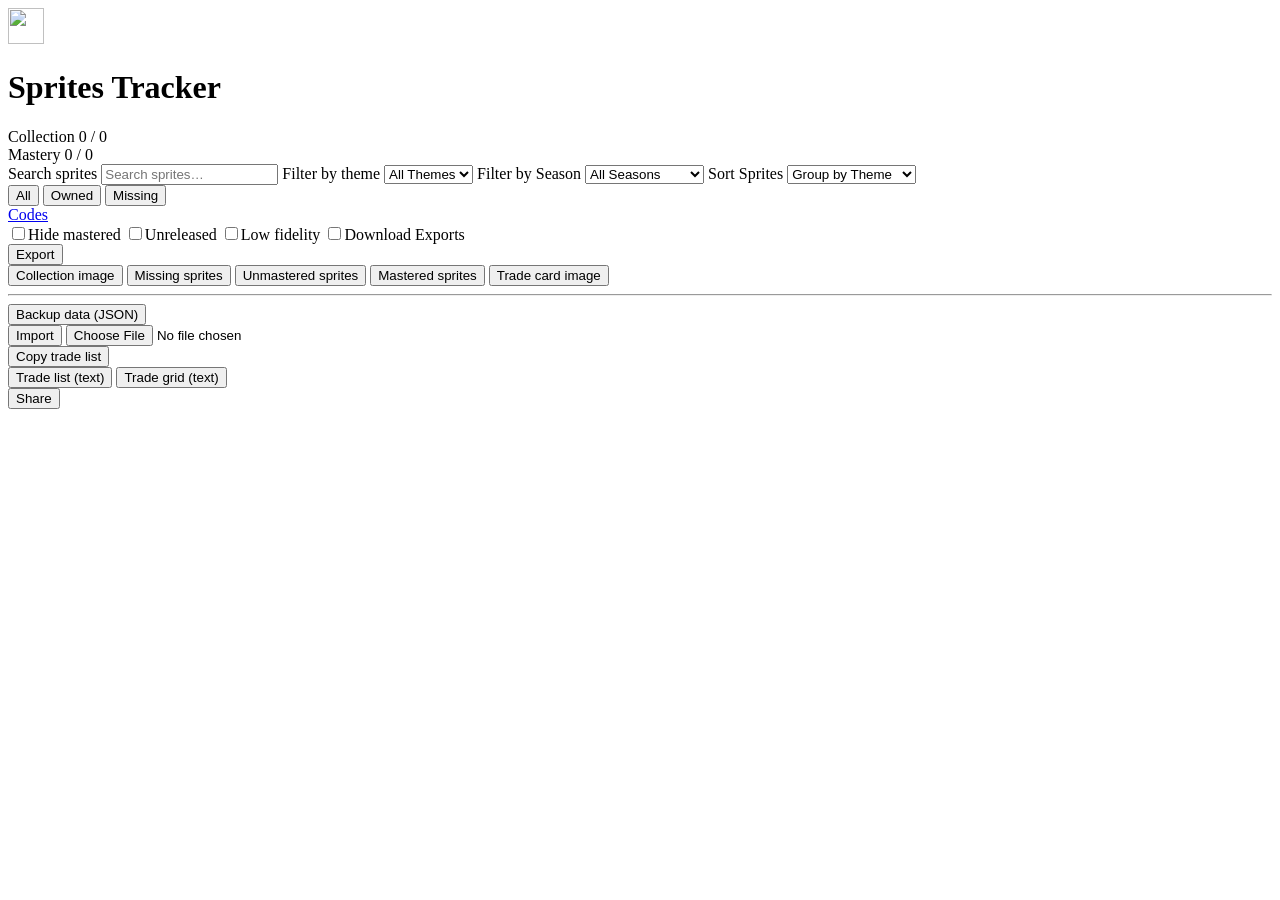
==== index.html @ 1cad47b8 "Update index.html" ====
<!DOCTYPE html>
<html lang="en">
<head>
    <meta charset="UTF-8">
    <meta name="viewport" content="width=device-width, initial-scale=1.0">
    <meta name="description" content="Track, manage, and share your Fortnite Sprites collection and mastery progress.">
    <title>Fortnite Sprites Tracker</title>
    <link rel="icon" type="image/png" href="siteimages/staticsprite.png">
    <link rel="preconnect" href="https://fonts.googleapis.com">
    <link rel="preconnect" href="https://fonts.gstatic.com" crossorigin>
    <link href="https://fonts.googleapis.com/css2?family=Oswald:wght@400;500;700&display=swap" rel="stylesheet">
    <link rel="stylesheet" href="styles.css">
    <script src="sprites-data.js" defer></script>
    <script src="codes-data.js" defer></script>
    <script type="module" src="app.js"></script>
</head>
<body>

<div class="banner" id="viewBanner" hidden>
    <span>Viewing a shared collection - showing collected sprites only.</span>
    <a href="index.html">Go to my tracker</a>
</div>

<div class="app">
    <header class="header">
        <div class="brand">
            <img src="siteimages/staticsprite.png" alt="" class="brand-icon" width="36" height="36">
            <h1>Sprites Tracker</h1>
        </div>
        <div class="progress-group">
            <div class="progress-item">
                <div class="progress-meta">
                    <span class="progress-label">Collection</span>
                    <span class="progress-value" id="collectionRatio">0 / 0</span>
                </div>
                <div class="progress-track"><div class="progress-fill" id="collectionFill"></div></div>
            </div>
            <div class="progress-item">
                <div class="progress-meta">
                    <span class="progress-label">Mastery</span>
                    <span class="progress-value" id="masteryRatio">0 / 0</span>
                </div>
                <div class="progress-track"><div class="progress-fill mastery" id="masteryFill"></div></div>
            </div>
        </div>
    </header>

    <nav class="toolbar">
        <div class="toolbar-row">
            <label class="sr-only" for="searchInput">Search sprites</label>
            <input type="search" id="searchInput" class="input" placeholder="Search sprites…" autocomplete="off" spellcheck="false">
            <label class="sr-only" for="themeFilter">Filter by theme</label>
            <select id="themeFilter" class="select">
                <option value="all">All Themes</option>
            </select>
            <label class="sr-only" for="seasonFilter">Filter by Season</label>
            <select id="seasonFilter" class="select">
                <option value="all">All Seasons</option>
                <option value="Runners">Runners - C7S3</option>
                <option value="Override">Override - C7S4</option>
            </select>
            <label class="sr-only" for="sortOrder">Sort Sprites</label>
            <select id="sortOrder" class="select">
                <option value="theme">Group by Theme</option>
                <option value="sprite">Group by Sprite</option>
                <option value="name">Alphabetical (A-Z)</option>
                <option value="rarity">Sort by Rarity</option>
            </select>
            <div class="pills" id="statusPills">
                <button type="button" class="pill active" data-status="all">All</button>
                <button type="button" class="pill" data-status="owned">Owned</button>
                <button type="button" class="pill" data-status="missing">Missing</button>
            </div>
        </div>
        <div class="toolbar-row">
            <a href="codes" class="btn btn-codes" id="codesBtn">
                Codes
                <span class="notification-dot" id="codesNotification" hidden></span>
            </a>
        </div>
        <div class="toolbar-row">
            <div class="switches">
                <label class="switch"><input type="checkbox" id="hideMastered"><span>Hide mastered</span></label>
                <label class="switch"><input type="checkbox" id="showUnreleased"><span>Unreleased</span></label>
                <label class="switch"><input type="checkbox" id="lowFidelity"><span>Low fidelity</span></label>
                <label class="switch" id="exportModeSwitch"><input type="checkbox" id="openExports"><span>Download Exports</span></label>
            </div>
            <div class="actions">
                <div class="dropdown" id="exportDropdown">
                    <button type="button" class="btn" id="exportToggle" aria-haspopup="true" aria-expanded="false">Export</button>
                    <div class="dropdown-menu" aria-label="Export options">
                        <button type="button" data-export="collected"><span class="dot dot-collected"></span>Collection image</button>
                        <button type="button" data-export="missing"><span class="dot dot-missing"></span>Missing sprites</button>
                        <button type="button" data-export="unmastered"><span class="dot dot-unmastered"></span>Unmastered sprites</button>
                        <button type="button" data-export="mastered"><span class="dot dot-mastered"></span>Mastered sprites</button>
                        <button type="button" data-export="trade"><span class="dot dot-trade"></span>Trade card image</button>
                        <hr class="dropdown-divider">
                        <button type="button" id="exportBackupBtn"><span class="dot dot-backup"></span>Backup data (JSON)</button>
                    </div>
                </div>
                <button type="button" class="btn" id="importBtn">Import</button>
                <input type="file" id="importInput" class="file-input" accept=".json">
                <div class="dropdown" id="copyDropdown">
                    <button type="button" class="btn" id="copyToggle" aria-haspopup="true" aria-expanded="false">Copy trade list</button>
                    <div class="dropdown-menu" aria-label="Copy options">
                        <button type="button" id="copyTradeTextBtn"><span class="dot dot-text"></span>Trade list (text)</button>
                        <button type="button" id="copyTradeGridBtn"><span class="dot dot-backup"></span>Trade grid (text)</button>
                    </div>
                </div>
                <button type="button" class="btn btn-accent" id="shareBtn">Share</button>
            </div>
        </div>
    </nav>

    <main class="grid" id="spriteGrid" aria-label="Sprites collection"></main>
</div>

</body>
</html>
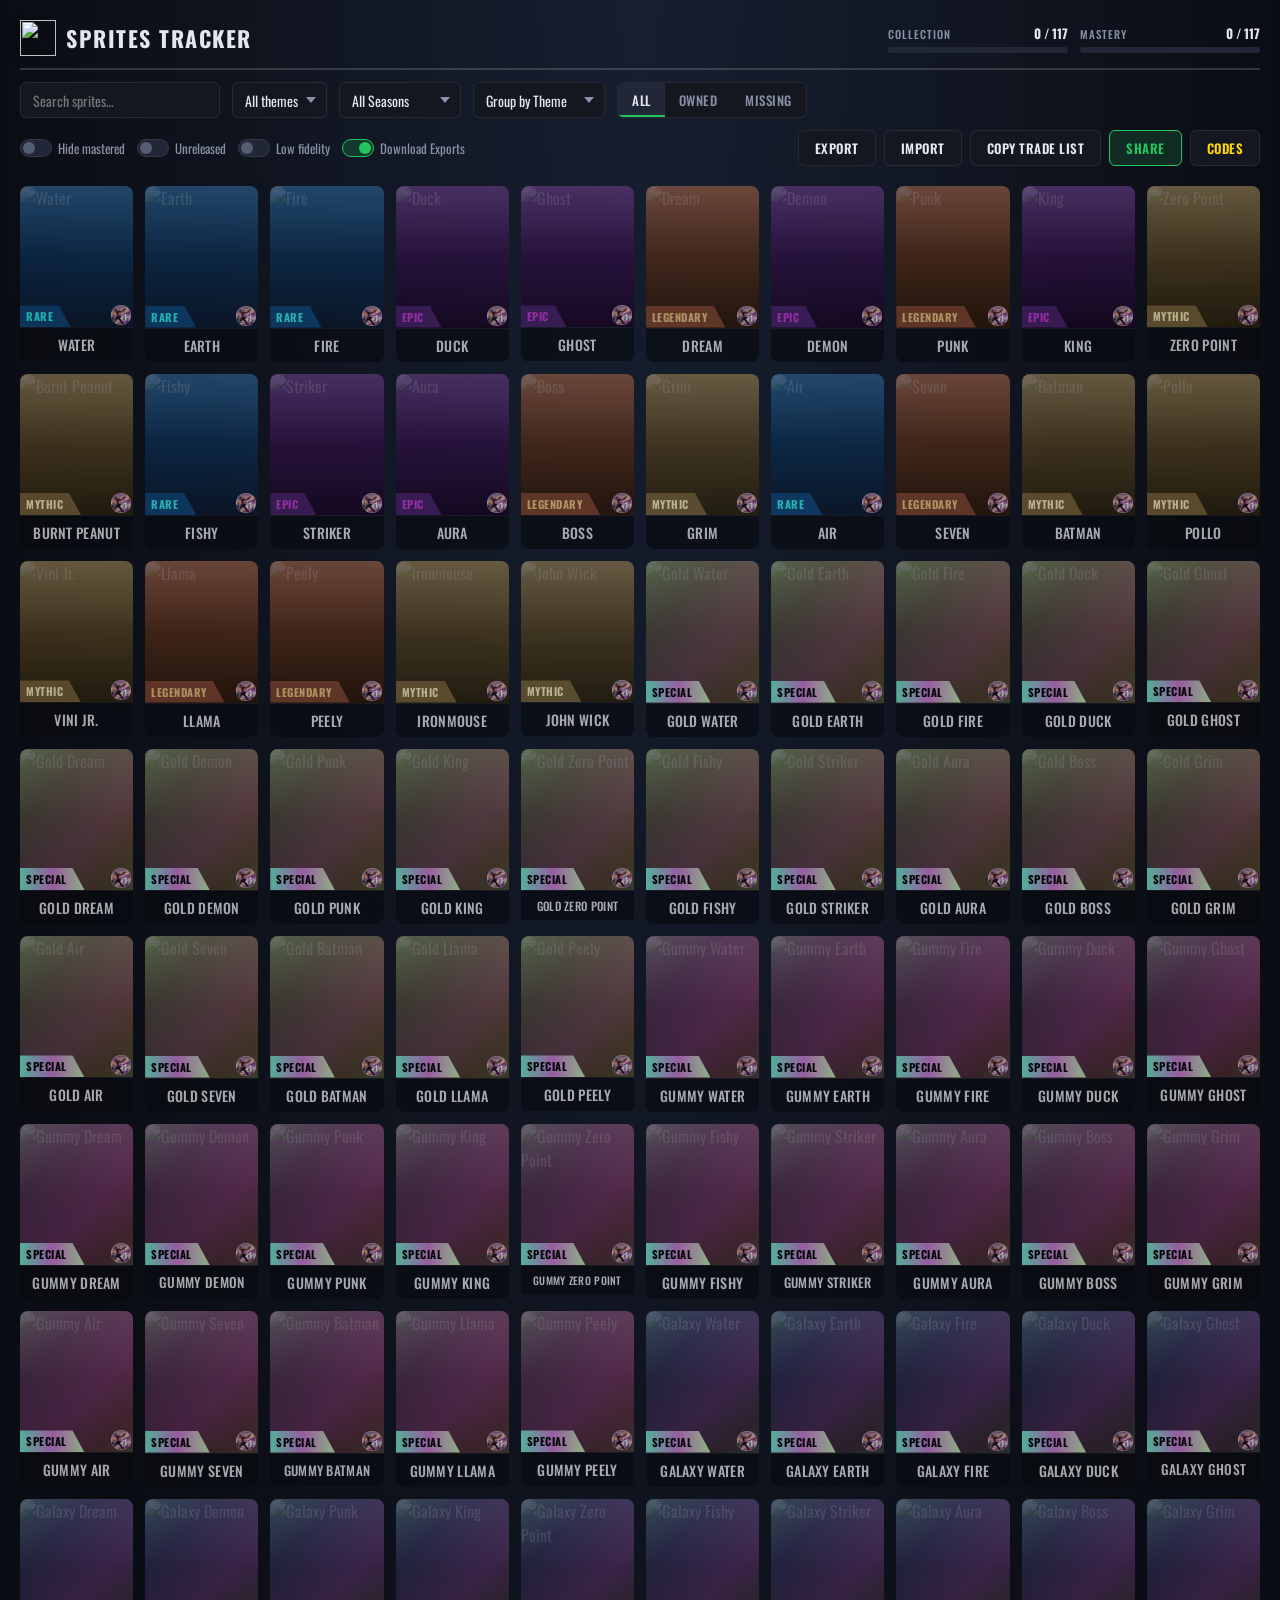
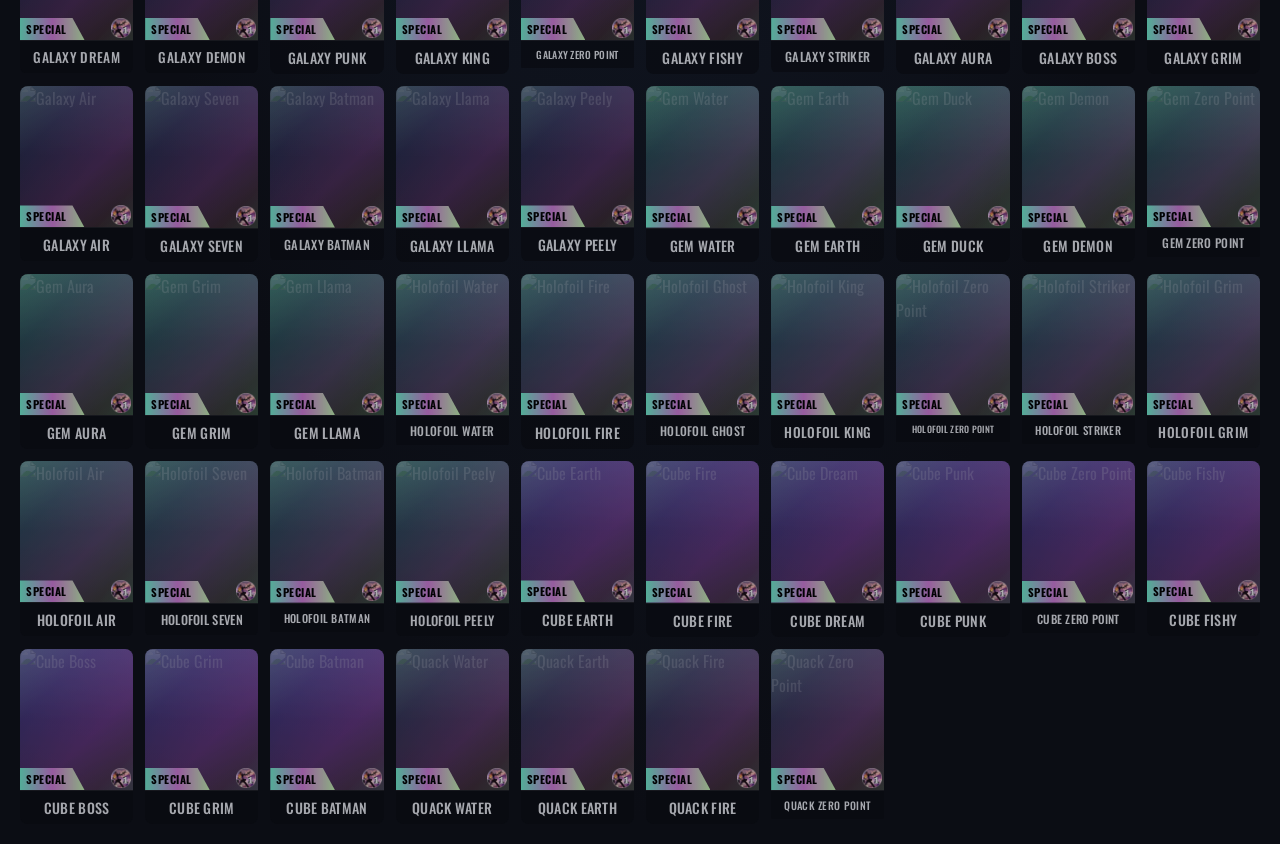
==== commit 8b4febbf: "Update index.html" ====
--- a/index.html
+++ b/index.html
@@ -73,12 +73,6 @@
             </div>
         </div>
         <div class="toolbar-row">
-            <a href="codes" class="btn btn-codes" id="codesBtn">
-                Codes
-                <span class="notification-dot" id="codesNotification" hidden></span>
-            </a>
-        </div>
-        <div class="toolbar-row">
             <div class="switches">
                 <label class="switch"><input type="checkbox" id="hideMastered"><span>Hide mastered</span></label>
                 <label class="switch"><input type="checkbox" id="showUnreleased"><span>Unreleased</span></label>
@@ -108,6 +102,7 @@
                     </div>
                 </div>
                 <button type="button" class="btn btn-accent" id="shareBtn">Share</button>
+                <a href="codes" class="btn btn-codes" id="codesBtn">Codes<span class="notification-dot" id="codesNotification" hidden></span></a>
             </div>
         </div>
     </nav>
--- a/styles.css
+++ b/styles.css
@@ -0,0 +1,944 @@
+[hidden] {
+    display: none !important;
+}
+
+/* ===================================================
+   Design Tokens
+   =================================================== */
+
+:root {
+    --bg: #0b0d14;
+    --surface: #141720;
+    --surface-raised: #1a1e2a;
+    --surface-overlay: #222738;
+
+    --border: rgba(255, 255, 255, 0.08);
+    --border-hover: rgba(255, 255, 255, 0.16);
+    --border-focus: rgba(0, 180, 255, 0.5);
+
+    --text: #e4e7ef;
+    --text-soft: #8891a5;
+    --text-muted: #555d72;
+
+    --collected: #22c55e;
+    --mastered: #ffd700;
+    --missing: #ef4444;
+    --unmastered: #00d4ff;
+    --unreleased-color: #ef4444;
+
+    --rare: #004A8E;
+    --rare-deep: #081a35;
+    --rare-text: #00FFFB;
+    --epic: #511D7F;
+    --epic-deep: #1e052c;
+    --epic-text: #ED2BFF;
+    --legendary: #8E4122;
+    --legendary-deep: #301702;
+    --legendary-text: #FBC568;
+    --mythic: #80622A;
+    --mythic-deep: #2e2107;
+    --mythic-text: #FFF1A9;
+
+    --gap: 12px;
+    --gap-lg: 20px;
+    --radius: 8px;
+    --radius-sm: 6px;
+    --radius-pill: 999px;
+    --ease: 150ms ease;
+    --ease-slow: 300ms ease;
+}
+
+/* ===================================================
+   Reset & Base
+   =================================================== */
+
+*, *::before, *::after { box-sizing: border-box; margin: 0; padding: 0; }
+
+body {
+    min-height: 100vh;
+    background: radial-gradient(ellipse at 50% 0%, #161f30 0%, var(--bg) 70%);
+    color: var(--text);
+    font-family: 'Oswald', system-ui, sans-serif;
+    font-weight: 400;
+    -webkit-font-smoothing: antialiased;
+    text-rendering: optimizeLegibility;
+}
+
+img { display: block; max-width: 100%; }
+button { font: inherit; cursor: pointer; border: none; background: none; color: inherit; touch-action: manipulation; }
+input, select { font: inherit; color: inherit; }
+a { color: var(--mastered); }
+
+.sr-only {
+    position: absolute;
+    width: 1px;
+    height: 1px;
+    padding: 0;
+    margin: -1px;
+    overflow: hidden;
+    clip: rect(0, 0, 0, 0);
+    white-space: nowrap;
+    border: 0;
+}
+
+.file-input { display: none; }
+
+.btn:focus-visible,
+.pill:focus-visible,
+.switch input:focus-visible,
+.dropdown-menu button:focus-visible,
+.card:focus-visible,
+.card-crown:focus-visible {
+    outline: 2px solid var(--border-focus);
+    outline-offset: 2px;
+}
+
+/* ===================================================
+   App Shell
+   =================================================== */
+
+.app {
+    max-width: 1400px;
+    margin: 0 auto;
+    padding: var(--gap-lg);
+}
+
+/* ===================================================
+   View-Mode Banner
+   =================================================== */
+
+.banner {
+    background: var(--surface);
+    border-bottom: 2px solid var(--unmastered);
+    padding: 10px var(--gap-lg);
+    text-align: center;
+    font-size: 14px;
+    font-weight: 500;
+    display: flex;
+    justify-content: center;
+    align-items: center;
+    gap: 12px;
+    flex-wrap: wrap;
+}
+
+.banner a { font-weight: 700; text-decoration: none; }
+.banner a:hover { text-decoration: underline; }
+
+/* ===================================================
+   Header
+   =================================================== */
+
+.header {
+    display: flex;
+    align-items: center;
+    justify-content: space-between;
+    gap: var(--gap-lg);
+    padding-bottom: var(--gap);
+    border-bottom: 2px solid var(--border-hover);
+    margin-bottom: var(--gap);
+    flex-wrap: wrap;
+}
+
+.brand {
+    display: flex;
+    align-items: center;
+    gap: 10px;
+    flex-shrink: 0;
+}
+
+.brand-icon {
+    width: 36px;
+    height: 36px;
+    object-fit: contain;
+    filter: drop-shadow(0 2px 4px rgba(0, 0, 0, 0.5));
+}
+
+.brand h1 {
+    font-size: 22px;
+    font-weight: 700;
+    text-transform: uppercase;
+    letter-spacing: 1.5px;
+    white-space: nowrap;
+}
+
+.progress-group {
+    display: flex;
+    gap: var(--gap);
+    flex-wrap: wrap;
+    min-width: 0;
+}
+
+.progress-item {
+    min-width: 180px;
+    flex: 1;
+}
+
+.progress-meta {
+    display: flex;
+    justify-content: space-between;
+    align-items: baseline;
+    margin-bottom: 4px;
+}
+
+.progress-label {
+    font-size: 11px;
+    font-weight: 500;
+    text-transform: uppercase;
+    letter-spacing: 1px;
+    color: var(--text-soft);
+}
+
+.progress-value {
+    font-size: 13px;
+    font-weight: 700;
+    font-variant-numeric: tabular-nums;
+}
+
+.progress-track {
+    height: 6px;
+    background: var(--surface-overlay);
+    border-radius: var(--radius-pill);
+    overflow: hidden;
+}
+
+.progress-fill {
+    height: 100%;
+    width: 0%;
+    background: var(--collected);
+    border-radius: var(--radius-pill);
+    transition: width var(--ease-slow);
+}
+
+.progress-fill.mastery {
+    background: linear-gradient(90deg, #e6b800, var(--mastered));
+}
+
+/* ===================================================
+   Toolbar
+   =================================================== */
+
+.toolbar {
+    display: flex;
+    flex-direction: column;
+    gap: var(--gap);
+    margin-bottom: var(--gap-lg);
+}
+
+.toolbar-row {
+    display: flex;
+    align-items: center;
+    gap: var(--gap);
+    flex-wrap: wrap;
+    min-width: 0;
+}
+
+/* ── Input & Select ── */
+
+.input, .select {
+    height: 36px;
+    padding: 0 12px;
+    background: var(--surface);
+    border: 1px solid var(--border);
+    border-radius: var(--radius-sm);
+    font-size: 14px;
+    transition: border-color var(--ease);
+}
+
+.input:focus, .select:focus {
+    outline: none;
+    border-color: var(--border-focus);
+}
+
+.input { width: 200px; }
+
+.select {
+    appearance: none;
+    background-image: url("data:image/svg+xml,%3Csvg xmlns='http://www.w3.org/2000/svg' width='10' height='6'%3E%3Cpath fill='%238891a5' d='M0 0l5 6 5-6z'/%3E%3C/svg%3E");
+    background-repeat: no-repeat;
+    background-position: right 10px center;
+    padding-right: 28px;
+    cursor: pointer;
+}
+
+/* ── Status Pills ── */
+
+.pills {
+    display: flex;
+    background: var(--surface);
+    border-radius: var(--radius-sm);
+    border: 1px solid var(--border);
+    overflow: hidden;
+    min-width: 0;
+}
+
+.pill {
+    min-width: 0;
+    padding: 7px 14px;
+    font-size: 13px;
+    font-weight: 500;
+    text-transform: uppercase;
+    letter-spacing: 0.5px;
+    transition: background var(--ease), color var(--ease);
+    color: var(--text-soft);
+    overflow: hidden;
+    text-overflow: ellipsis;
+}
+
+.pill:hover { background: var(--surface-overlay); color: var(--text); }
+
+.pill.active {
+    background: var(--surface-overlay);
+    color: var(--text);
+    box-shadow: inset 0 -2px 0 var(--collected);
+}
+
+/* ── Toggle Switches ── */
+
+.switches {
+    display: flex;
+    align-items: center;
+    gap: var(--gap);
+    flex-wrap: wrap;
+}
+
+.switch {
+    display: flex;
+    align-items: center;
+    gap: 6px;
+    min-width: 0;
+    cursor: pointer;
+    user-select: none;
+    font-size: 13px;
+    color: var(--text-soft);
+    transition: color var(--ease);
+}
+
+.switch:hover { color: var(--text); }
+
+.switch span { min-width: 0; }
+
+.switch input {
+    appearance: none;
+    width: 32px;
+    height: 18px;
+    background: var(--surface-overlay);
+    border: 1px solid var(--border);
+    border-radius: var(--radius-pill);
+    position: relative;
+    cursor: pointer;
+    transition: background var(--ease), border-color var(--ease);
+    flex-shrink: 0;
+}
+
+.switch input::after {
+    content: '';
+    position: absolute;
+    width: 12px;
+    height: 12px;
+    border-radius: 50%;
+    background: var(--text-muted);
+    top: 2px;
+    left: 2px;
+    transition: transform var(--ease), background var(--ease);
+}
+
+.switch input:checked {
+    background: rgba(34, 197, 94, 0.2);
+    border-color: var(--collected);
+}
+
+.switch input:checked::after {
+    transform: translateX(14px);
+    background: var(--collected);
+}
+
+/* ── Buttons ── */
+
+.actions {
+    display: flex;
+    flex-wrap: wrap;
+    gap: 8px;
+    margin-left: auto;
+}
+
+.btn {
+    display: inline-flex;
+    align-items: center;
+    justify-content: center;
+    min-height: 36px;
+    padding: 0 16px;
+    font-size: 13px;
+    font-weight: 600;
+    text-transform: uppercase;
+    letter-spacing: 0.5px;
+    line-height: 1.15;
+    text-align: center;
+    white-space: nowrap;
+    border-radius: var(--radius-sm);
+    background: var(--surface);
+    border: 1px solid var(--border);
+    transition: background var(--ease), border-color var(--ease);
+}
+
+.btn:hover { background: var(--surface-overlay); border-color: var(--border-hover); }
+
+.btn-accent {
+    background: rgba(34, 197, 94, 0.15);
+    border-color: var(--collected);
+    color: var(--collected);
+}
+
+.btn-accent:hover {
+    background: rgba(34, 197, 94, 0.25);
+}
+
+/* ── Export Dropdown ── */
+
+.dropdown { position: relative; }
+
+.dropdown-menu {
+    position: absolute;
+    top: calc(100% + 6px);
+    right: 0;
+    min-width: 200px;
+    background: var(--surface-raised);
+    border: 1px solid var(--border-hover);
+    border-radius: var(--radius);
+    padding: 4px;
+    opacity: 0;
+    visibility: hidden;
+    transform: translateY(-8px);
+    transition: all var(--ease);
+    z-index: 100;
+    box-shadow: 0 12px 32px rgba(0, 0, 0, 0.4);
+}
+
+.dropdown.open .dropdown-menu {
+    opacity: 1;
+    visibility: visible;
+    transform: translateY(0);
+}
+
+.dropdown-menu button {
+    display: flex;
+    align-items: center;
+    gap: 8px;
+    width: 100%;
+    padding: 8px 12px;
+    font-size: 13px;
+    border-radius: var(--radius-sm);
+    transition: background var(--ease);
+}
+
+.dropdown-menu button:hover { background: var(--surface-overlay); }
+
+.dropdown-divider {
+    border: none;
+    border-top: 1px solid var(--border);
+    margin: 4px 0;
+}
+
+.dot {
+    width: 8px;
+    height: 8px;
+    border-radius: 50%;
+    flex-shrink: 0;
+}
+
+.dot-collected { background: var(--collected); }
+.dot-missing { background: var(--missing); }
+.dot-unmastered { background: var(--unmastered); }
+.dot-mastered { background: var(--mastered); }
+.dot-trade { background: linear-gradient(135deg, var(--mastered), var(--collected)); }
+.dot-backup { background: #555; }
+.dot-text { background: var(--text-soft); }
+
+/* ===================================================
+   Sprite Grid
+   =================================================== */
+
+.grid {
+    display: grid;
+    grid-template-columns: repeat(auto-fill, minmax(110px, 1fr));
+    gap: var(--gap);
+}
+
+/* ===================================================
+   Sprite Cards
+   =================================================== */
+
+.card {
+    position: relative;
+    border-radius: var(--radius);
+    overflow: hidden;
+    cursor: pointer;
+    opacity: 0.8;
+    filter: brightness(0.9) saturate(0.75);
+    transition: opacity var(--ease), filter var(--ease), transform var(--ease), box-shadow var(--ease);
+}
+
+.card:hover {
+    opacity: 0.7;
+    filter: brightness(0.85) saturate(0.7);
+    transform: translateY(-2px);
+}
+
+.card.obtained {
+    opacity: 1;
+    filter: none;
+}
+
+.card.obtained:hover {
+    transform: translateY(-3px);
+    box-shadow: 0 8px 20px rgba(0, 0, 0, 0.3);
+}
+
+.card.mastered {
+    box-shadow: 0 0 0 2px var(--mastered), 0 4px 16px rgba(255, 215, 0, 0.15);
+}
+
+.card.mastered:hover {
+    box-shadow: 0 0 0 2px var(--mastered), 0 8px 24px rgba(255, 215, 0, 0.25);
+}
+
+/* Card display area */
+.card-display {
+    aspect-ratio: 4 / 5;
+    display: flex;
+    align-items: center;
+    justify-content: center;
+    position: relative;
+    overflow: hidden;
+}
+
+.card-display::before {
+    content: '';
+    position: absolute;
+    inset: 0;
+    background: linear-gradient(180deg, rgba(255, 255, 255, 0.12) 0%, transparent 50%);
+    pointer-events: none;
+    z-index: 1;
+}
+
+.card-display img {
+    width: 100%;
+    height: 100%;
+    object-fit: contain;
+    position: relative;
+    z-index: 2;
+}
+
+/* Card name footer */
+.card-name {
+    padding: 6px 8px;
+    text-align: center;
+    background: rgba(10, 12, 20, 0.85);
+    border-top: 1px solid var(--border);
+    overflow: hidden;
+}
+
+.card-name span {
+    display: block;
+    font-size: 14px;
+    font-weight: 500;
+    text-transform: uppercase;
+    letter-spacing: 0.3px;
+    white-space: nowrap;
+}
+
+/* Obtained accent */
+.card.obtained .card-name {
+    border-bottom: 2px solid var(--collected);
+}
+
+.card.mastered .card-name {
+    border-bottom: 2px solid var(--mastered);
+}
+
+/* Status badges */
+.card-badge {
+    position: absolute;
+    top: 6px;
+    left: 6px;
+    z-index: 5;
+    padding: 2px 8px;
+    font-size: 10px;
+    font-weight: 700;
+    text-transform: uppercase;
+    letter-spacing: 0.5px;
+    border-radius: 3px;
+}
+
+.card-badge.collected { background: rgba(34, 197, 94, 0.85); color: #fff; }
+.card-badge.mastered-badge { background: rgba(255, 215, 0, 0.9); color: #1a1200; }
+.card-badge.unreleased-badge { background: rgba(239, 68, 68, 0.85); color: #fff; }
+
+/* Crown icon SVG styles */
+.crown-icon {
+    width: 14px;
+    height: 14px;
+    fill: var(--text-soft);
+    transition: fill var(--ease);
+}
+
+/* Crown action (toggle mastery) */
+.card-crown {
+    position: absolute;
+    top: 4px;
+    right: 4px;
+    z-index: 5;
+    width: 28px;
+    height: 28px;
+    background: rgba(0, 0, 0, 0.55);
+    border-radius: 50%;
+    display: flex;
+    align-items: center;
+    justify-content: center;
+    opacity: 0;
+    transition: opacity var(--ease), background var(--ease);
+}
+
+.card:hover .card-crown { opacity: 1; }
+.card-crown:hover { background: rgba(255, 215, 0, 0.3); }
+.card-crown:hover .crown-icon { fill: var(--mastered); }
+
+@media (hover: none) {
+    .card-crown { opacity: 0.85; }
+    .card-crown .crown-icon { fill: var(--mastered); }
+}
+
+/* Crown display (mastered) */
+.card-crown-display {
+    position: absolute;
+    top: 6px;
+    right: 6px;
+    z-index: 3;
+    filter: drop-shadow(0 1px 3px rgba(0, 0, 0, 0.6));
+    display: flex;
+}
+
+.card-crown-display .crown-icon {
+    width: 18px;
+    height: 18px;
+    fill: var(--mastered);
+}
+
+/* Rarity tag */
+.card-rarity {
+    position: absolute;
+    bottom: 0;
+    left: 0;
+    z-index: 3;
+    padding: 3px 18px 3px 6px;
+    font-size: 11px;
+    font-weight: 700;
+    text-transform: uppercase;
+    letter-spacing: 0.5px;
+    clip-path: polygon(0 0, calc(100% - 12px) 0, 100% 100%, 0 100%);
+}
+
+/* ===================================================
+   Rarity Backgrounds
+   =================================================== */
+
+.rarity-Rare .card-display { background: linear-gradient(180deg, var(--rare), var(--rare-deep)); }
+.rarity-Epic .card-display { background: linear-gradient(180deg, var(--epic), var(--epic-deep)); }
+.rarity-Legendary .card-display { background: linear-gradient(180deg, var(--legendary), var(--legendary-deep)); }
+.rarity-Mythic .card-display { background: linear-gradient(180deg, var(--mythic), var(--mythic-deep)); }
+
+.rarity-Special.theme-Basic .card-display { background: linear-gradient(180deg, #1c2436, #0c0f17); }
+.rarity-Special.theme-Gold .card-display { background: linear-gradient(180deg, #61460b, #241a02); }
+.rarity-Special.theme-Candy .card-display { background: linear-gradient(180deg, #6b183f, #260514); }
+.rarity-Special.theme-Galaxy .card-display { background: linear-gradient(180deg, #1f1145, #080314); }
+.rarity-Special.theme-Gem .card-display { background: linear-gradient(180deg, #114c47, #041a18); }
+.rarity-Special.theme-Holofoil .card-display { background: linear-gradient(180deg, #204454, #09171f); }
+.rarity-Special.theme-Quack .card-display { background: linear-gradient(180deg, #322554, #12091f); }
+.rarity-Special.theme-Cube .card-display { background: linear-gradient(180deg, #4c1d95, #1e0b3d); }
+.rarity-Special.theme-Rift .card-display { background: linear-gradient(180deg, #154b5e, #04161c); }
+
+/* Special rarity rainbow overlay */
+.rarity-Special .card-display::after {
+    content: '';
+    position: absolute;
+    inset: 0;
+    background: linear-gradient(135deg,
+        rgba(81, 247, 204, 0.25) 0%,
+        rgba(125, 169, 252, 0.2) 28%,
+        rgba(227, 116, 238, 0.3) 62%,
+        rgba(255, 182, 161, 0.2) 85%,
+        rgba(181, 246, 158, 0.25) 100%
+    );
+    pointer-events: none;
+    z-index: 1;
+}
+
+/* Rarity tag colors */
+.rarity-Rare .card-rarity { background: var(--rare); color: var(--rare-text); }
+.rarity-Epic .card-rarity { background: var(--epic); color: var(--epic-text); }
+.rarity-Legendary .card-rarity { background: var(--legendary); color: var(--legendary-text); }
+.rarity-Mythic .card-rarity { background: var(--mythic); color: var(--mythic-text); }
+.rarity-Special .card-rarity {
+    background: linear-gradient(90deg, #51f7cc, #e374ee, #b5f69e);
+    color: #000;
+}
+
+/* ===================================================
+   Low Fidelity Mode
+   =================================================== */
+
+body.low-fidelity .card-display::before,
+body.low-fidelity .rarity-Special .card-display::after { display: none; }
+
+body.low-fidelity .rarity-Rare .card-display { background: var(--rare); }
+body.low-fidelity .rarity-Epic .card-display { background: var(--epic); }
+body.low-fidelity .rarity-Legendary .card-display { background: var(--legendary); }
+body.low-fidelity .rarity-Mythic .card-display { background: var(--mythic); }
+
+body.low-fidelity .rarity-Special.theme-Basic .card-display { background: #1c2436; }
+body.low-fidelity .rarity-Special.theme-Gold .card-display { background: #61460b; }
+body.low-fidelity .rarity-Special.theme-Candy .card-display { background: #6b183f; }
+body.low-fidelity .rarity-Special.theme-Galaxy .card-display { background: #1f1145; }
+body.low-fidelity .rarity-Special.theme-Gem .card-display { background: #114c47; }
+body.low-fidelity .rarity-Special.theme-Holofoil .card-display { background: #204454; }
+body.low-fidelity .rarity-Special.theme-Quack .card-display { background: #322554; }
+body.low-fidelity .rarity-Special.theme-Cube .card-display { background: #4c1d95; }
+body.low-fidelity .rarity-Special.theme-Rift .card-display { background: #154b5e; }
+
+body.low-fidelity .rarity-Special .card-rarity { background: #51f7cc; }
+
+/* ===================================================
+   Toast Notifications
+   =================================================== */
+
+.toast {
+    position: fixed;
+    bottom: 24px;
+    left: 50%;
+    transform: translateX(-50%) translateY(calc(100% + 40px));
+    padding: 10px 20px;
+    background: var(--surface-raised);
+    border: 1px solid var(--border-hover);
+    border-radius: var(--radius);
+    font-size: 14px;
+    font-weight: 500;
+    box-shadow: 0 8px 24px rgba(0, 0, 0, 0.4);
+    transition: transform var(--ease-slow) cubic-bezier(0.4, 0, 0.2, 1);
+    z-index: 1000;
+    pointer-events: none;
+}
+
+.toast.visible { transform: translateX(-50%) translateY(0); }
+.toast-success { border-left: 3px solid var(--collected); }
+.toast-error { border-left: 3px solid var(--missing); }
+
+/* ===================================================
+   Responsive
+   =================================================== */
+
+@media (max-width: 768px) {
+    .app { padding: var(--gap); }
+
+    .header { flex-direction: column; align-items: stretch; }
+    .brand { justify-content: center; }
+    .progress-group { flex-direction: column; }
+    .progress-item { min-width: 0; }
+
+    .toolbar-row { flex-wrap: wrap; }
+    .input { width: 100%; flex: 1; min-width: 120px; }
+    .select { flex: 1; min-width: 120px; }
+    .pills { flex: 1; }
+    .pill { flex: 1; text-align: center; }
+    .switches { width: 100%; }
+    .actions {
+        display: grid;
+        grid-template-columns: repeat(2, minmax(0, 1fr));
+        width: 100%;
+        margin-left: 0;
+    }
+    .actions .btn,
+    .actions .dropdown { width: 100%; min-width: 0; }
+    .actions .dropdown .btn { width: 100%; }
+    .actions .dropdown-menu {
+        left: 0;
+        right: auto;
+        width: min(260px, calc(100vw - var(--gap) * 2));
+        max-width: calc(100vw - var(--gap) * 2);
+    }
+
+    .grid { grid-template-columns: repeat(auto-fill, minmax(120px, 1fr)); gap: 8px; }
+}
+
+@media (max-width: 640px) {
+    .toolbar-row { align-items: stretch; }
+    .switch { min-height: 34px; }
+    .btn, .input, .select { min-height: 44px; }
+}
+
+@media (max-width: 480px) {
+    html,
+    body {
+        max-width: 100vw;
+        overflow-x: hidden;
+    }
+    .app {
+        width: 100vw;
+        max-width: 100vw;
+        overflow-x: hidden;
+    }
+    .brand h1 { font-size: 18px; }
+    .toolbar-row:first-child {
+        width: 100%;
+        display: grid;
+        grid-template-columns: repeat(2, minmax(0, 1fr));
+    }
+    .toolbar-row:first-child > * {
+        min-width: 0;
+        max-width: 100%;
+    }
+    .toolbar-row:first-child .input,
+    .toolbar-row:first-child .pills {
+        grid-column: 1 / -1;
+    }
+    .toolbar-row:first-child .pills { width: 100%; }
+    .toolbar-row:first-child .select {
+        width: 100%;
+        min-width: 0;
+    }
+    .switches { gap: 8px; }
+    .switch {
+        gap: 4px;
+        font-size: 12px;
+    }
+    .pill { padding-inline: 10px; }
+    .grid { grid-template-columns: repeat(3, minmax(0, 1fr)); gap: 6px; }
+    .card-name span { font-size: 12px; }
+}
+
+@media (max-width: 380px) {
+    .actions { grid-template-columns: 1fr; }
+    .grid { grid-template-columns: repeat(2, minmax(0, 1fr)); }
+}
+
+@media (prefers-reduced-motion: reduce) {
+    *, *::before, *::after {
+        transition-duration: 0.01ms !important;
+        animation-duration: 0.01ms !important;
+        animation-iteration-count: 1 !important;
+    }
+
+    .card:hover,
+    .card.obtained:hover {
+        transform: none;
+    }
+}
+
+/* Season tag */
+.card-season {
+    position: absolute;
+    bottom: 2px;
+    right: 2px;
+    z-index: 3;
+    height: 20px;
+    display: flex;
+    align-items: center;
+}
+
+.card-season img {
+    height: 100%;
+    width: auto;
+    object-fit: contain;
+}
+
+
+/* ==========================================================================
+   Codes Subpage & Notification Badge
+   ========================================================================== */
+
+/* Codes Toolbar Button & Badge */
+.btn-codes {
+    position: relative;
+    display: inline-flex;
+    align-items: center;
+    gap: 8px;
+    text-decoration: none;
+}
+
+.notification-dot {
+    width: 10px;
+    height: 10px;
+    background-color: var(--missing);
+    border-radius: 50%;
+    display: inline-block;
+    box-shadow: 0 0 6px var(--missing);
+}
+
+/* Codes Subpage Card Layout */
+.codes-container {
+    display: flex;
+    flex-direction: column;
+    gap: 12px;
+    margin-top: 20px;
+}
+
+.code-card {
+    display: flex;
+    justify-content: space-between;
+    align-items: center;
+    background: var(--surface);
+    border: 1px solid var(--border);
+    padding: 16px;
+    border-radius: var(--radius);
+}
+
+.code-card.redeemed {
+    opacity: 0.5;
+}
+
+.code-info {
+    display: flex;
+    flex-direction: column;
+    gap: 4px;
+}
+
+.code-value {
+    font-size: 18px;
+    font-weight: 700;
+    color: var(--mastered);
+    letter-spacing: 1px;
+}
+
+.code-reward, 
+.code-source {
+    font-size: 13px;
+    color: var(--text-soft);
+}
+
+
+/* Codes Subpage Specific Layout */
+.codes-toolbar .toolbar-row {
+    display: flex;
+    justify-content: space-between;
+    align-items: center;
+    width: 100%;
+}
+
+.codes-actions {
+    display: flex;
+    gap: 8px;
+}
+
+.code-card-actions {
+    display: flex;
+    gap: 8px;
+    align-items: center;
+}
+
+.code-value {
+    cursor: pointer;
+    user-select: all;
+    transition: color 0.2s ease;
+}
+
+.code-value:hover {
+    color: var(--accent);
+}
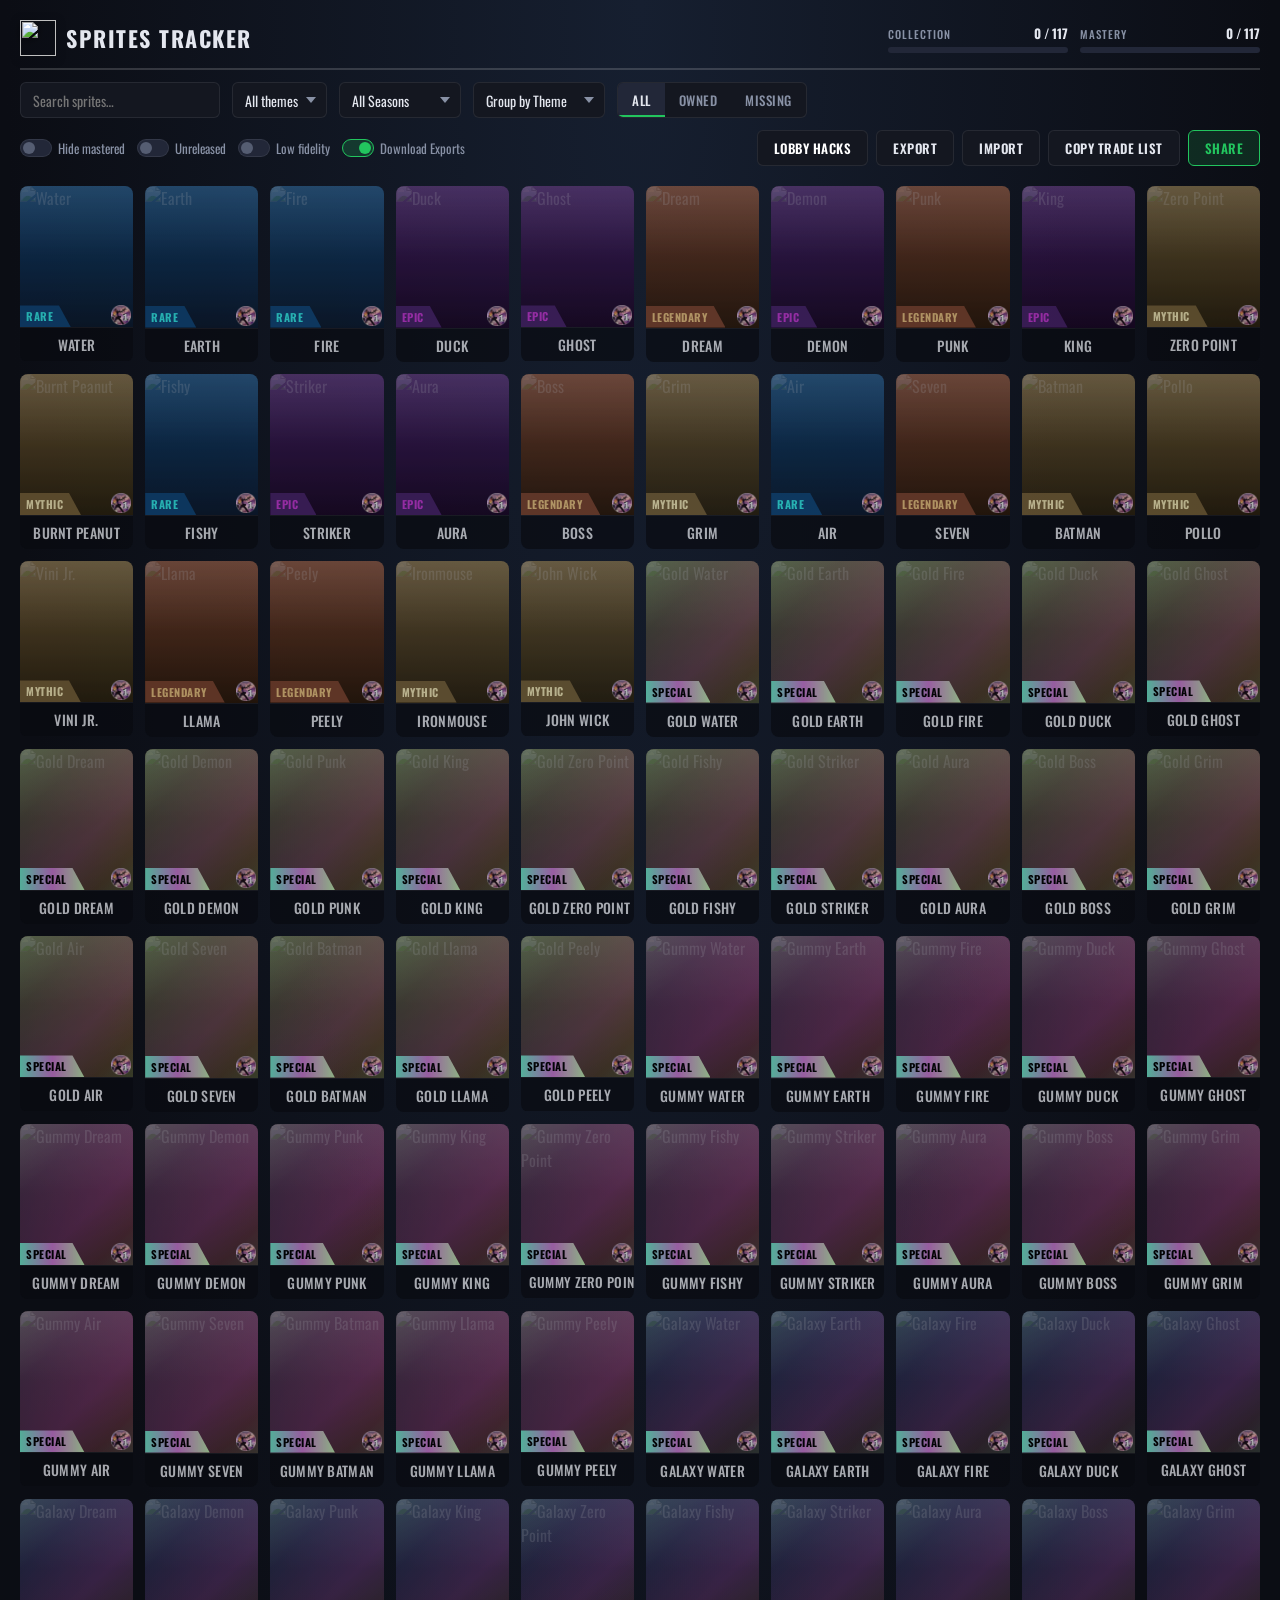
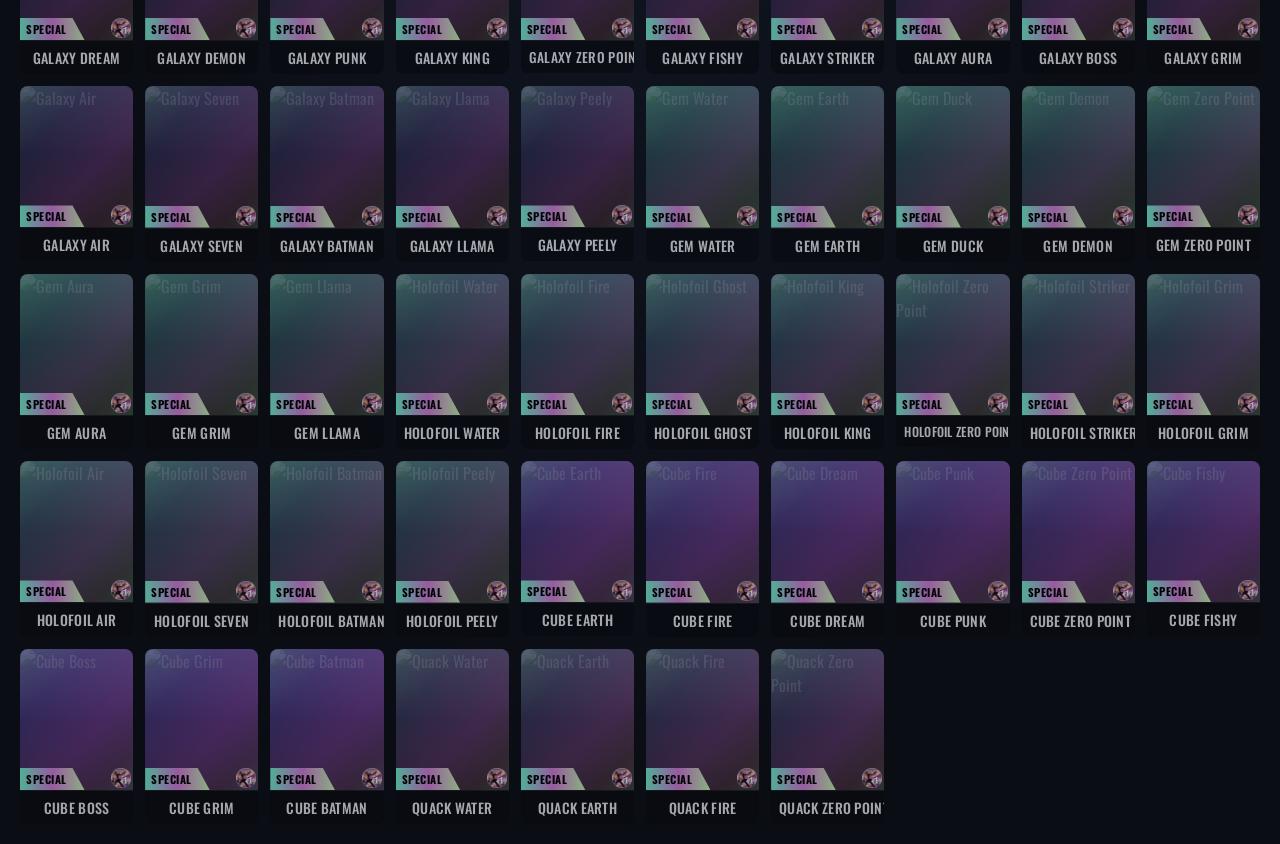
==== commit 3e4a0764: "Update index.html" ====
--- a/index.html
+++ b/index.html
@@ -4,7 +4,7 @@
     <meta charset="UTF-8">
     <meta name="viewport" content="width=device-width, initial-scale=1.0">
     <meta name="description" content="Track, manage, and share your Fortnite Sprites collection and mastery progress.">
-    <title>Fortnite Sprites Tracker</title>
+    <title>Rick's Sprites Tracker</title>
     <link rel="icon" type="image/png" href="siteimages/staticsprite.png">
     <link rel="preconnect" href="https://fonts.googleapis.com">
     <link rel="preconnect" href="https://fonts.gstatic.com" crossorigin>
@@ -80,6 +80,7 @@
                 <label class="switch" id="exportModeSwitch"><input type="checkbox" id="openExports"><span>Download Exports</span></label>
             </div>
             <div class="actions">
+                <a href="codes" class="btn btn-codes" id="codesBtn">Lobby Hacks<span class="notification-dot" id="codesNotification" hidden></span></a>
                 <div class="dropdown" id="exportDropdown">
                     <button type="button" class="btn" id="exportToggle" aria-haspopup="true" aria-expanded="false">Export</button>
                     <div class="dropdown-menu" aria-label="Export options">
@@ -102,7 +103,7 @@
                     </div>
                 </div>
                 <button type="button" class="btn btn-accent" id="shareBtn">Share</button>
-                <a href="codes" class="btn btn-codes" id="codesBtn">Codes<span class="notification-dot" id="codesNotification" hidden></span></a>
+                <!-- delete this and put the SUPPORT button here -->
             </div>
         </div>
     </nav>
--- a/styles.css
+++ b/styles.css
@@ -861,6 +861,7 @@
     align-items: center;
     gap: 8px;
     text-decoration: none;
+    color: #ffffff;
 }
 
 .notification-dot {
@@ -872,73 +873,124 @@
     box-shadow: 0 0 6px var(--missing);
 }
 
-/* Codes Subpage Card Layout */
-.codes-container {
+.codes-toolbar .toolbar-row {
+    display: flex;
+    justify-content: space-between;
+    align-items: center;
+    width: 100%;
+}
+
+.codes-actions {
+    display: flex;
+    gap: 8px;
+}
+
+.codes-table-container {
+    margin-top: 16px;
     display: flex;
     flex-direction: column;
-    gap: 12px;
-    margin-top: 20px;
-}
-
-.code-card {
-    display: flex;
-    justify-content: space-between;
-    align-items: center;
     background: var(--surface);
     border: 1px solid var(--border);
-    padding: 16px;
     border-radius: var(--radius);
-}
-
-.code-card.redeemed {
-    opacity: 0.5;
-}
-
-.code-info {
+    overflow: hidden;
+}
+
+/* Matching 5-column layout for Header and Rows:
+   1: Code | 2: Reward (Centered) | 3: Source (Centered) | 4: Date (Centered) | 5: Action Buttons */
+.codes-table-header,
+.code-row {
+    display: grid;
+    grid-template-columns: 1fr 1.5fr 1.2fr 0.8fr auto;
+    align-items: center;
+    padding: 10px 16px;
+    gap: 12px;
+}
+
+.codes-table-header {
+    background: rgba(255, 255, 255, 0.03);
+    border-bottom: 1px solid var(--border);
+    font-size: 12px;
+    font-weight: 700;
+    letter-spacing: 1px;
+    color: var(--text-soft);
+}
+
+/* Header Text Center Alignment */
+.codes-table-header span:nth-child(2),
+.codes-table-header span:nth-child(3),
+.codes-table-header span:nth-child(4) {
+    text-align: center;
+}
+
+.codes-list {
     display: flex;
     flex-direction: column;
-    gap: 4px;
+}
+
+.code-row {
+    border-bottom: 1px solid var(--border);
+}
+
+.code-row:last-child {
+    border-bottom: none;
+}
+
+.code-row.redeemed {
+    opacity: 0.4;
 }
 
 .code-value {
-    font-size: 18px;
     font-weight: 700;
-    color: var(--mastered);
-    letter-spacing: 1px;
-}
-
-.code-reward, 
-.code-source {
+    color: #ffffff;
+    letter-spacing: 0.5px;
+    cursor: pointer;
+    user-select: all;
+}
+
+.code-value:hover {
+    color: var(--accent);
+}
+
+.code-reward {
+    font-size: 15px;
+    color: var(--text);
+    text-align: center;
+}
+
+/* Source Cell & Link Formatting */
+.code-source-cell {
+    font-size: 15px;
+    color: var(--text-soft);
+    text-align: center;
+}
+
+.code-source-link {
+    color: #3b82f6; /* Bright blue */
+    text-decoration: underline;
+    text-underline-offset: 2px;
+}
+
+.code-source-link:hover {
+    color: #60a5fa; /* Lighter blue on hover */
+}
+
+/* Date Cell Formatting */
+.code-date-cell {
     font-size: 13px;
     color: var(--text-soft);
-}
-
-
-/* Codes Subpage Specific Layout */
-.codes-toolbar .toolbar-row {
-    display: flex;
-    justify-content: space-between;
-    align-items: center;
-    width: 100%;
-}
-
-.codes-actions {
+    text-align: center;
+    white-space: nowrap;
+}
+
+.code-card-actions {
     display: flex;
     gap: 8px;
-}
-
-.code-card-actions {
-    display: flex;
-    gap: 8px;
-    align-items: center;
-}
-
-.code-value {
-    cursor: pointer;
-    user-select: all;
-    transition: color 0.2s ease;
-}
-
-.code-value:hover {
-    color: var(--accent);
-}
+    align-items: center;
+}
+
+.codes-empty {
+    padding: 24px;
+    text-align: center;
+    color: var(--text-soft);
+    font-style: italic;
+}
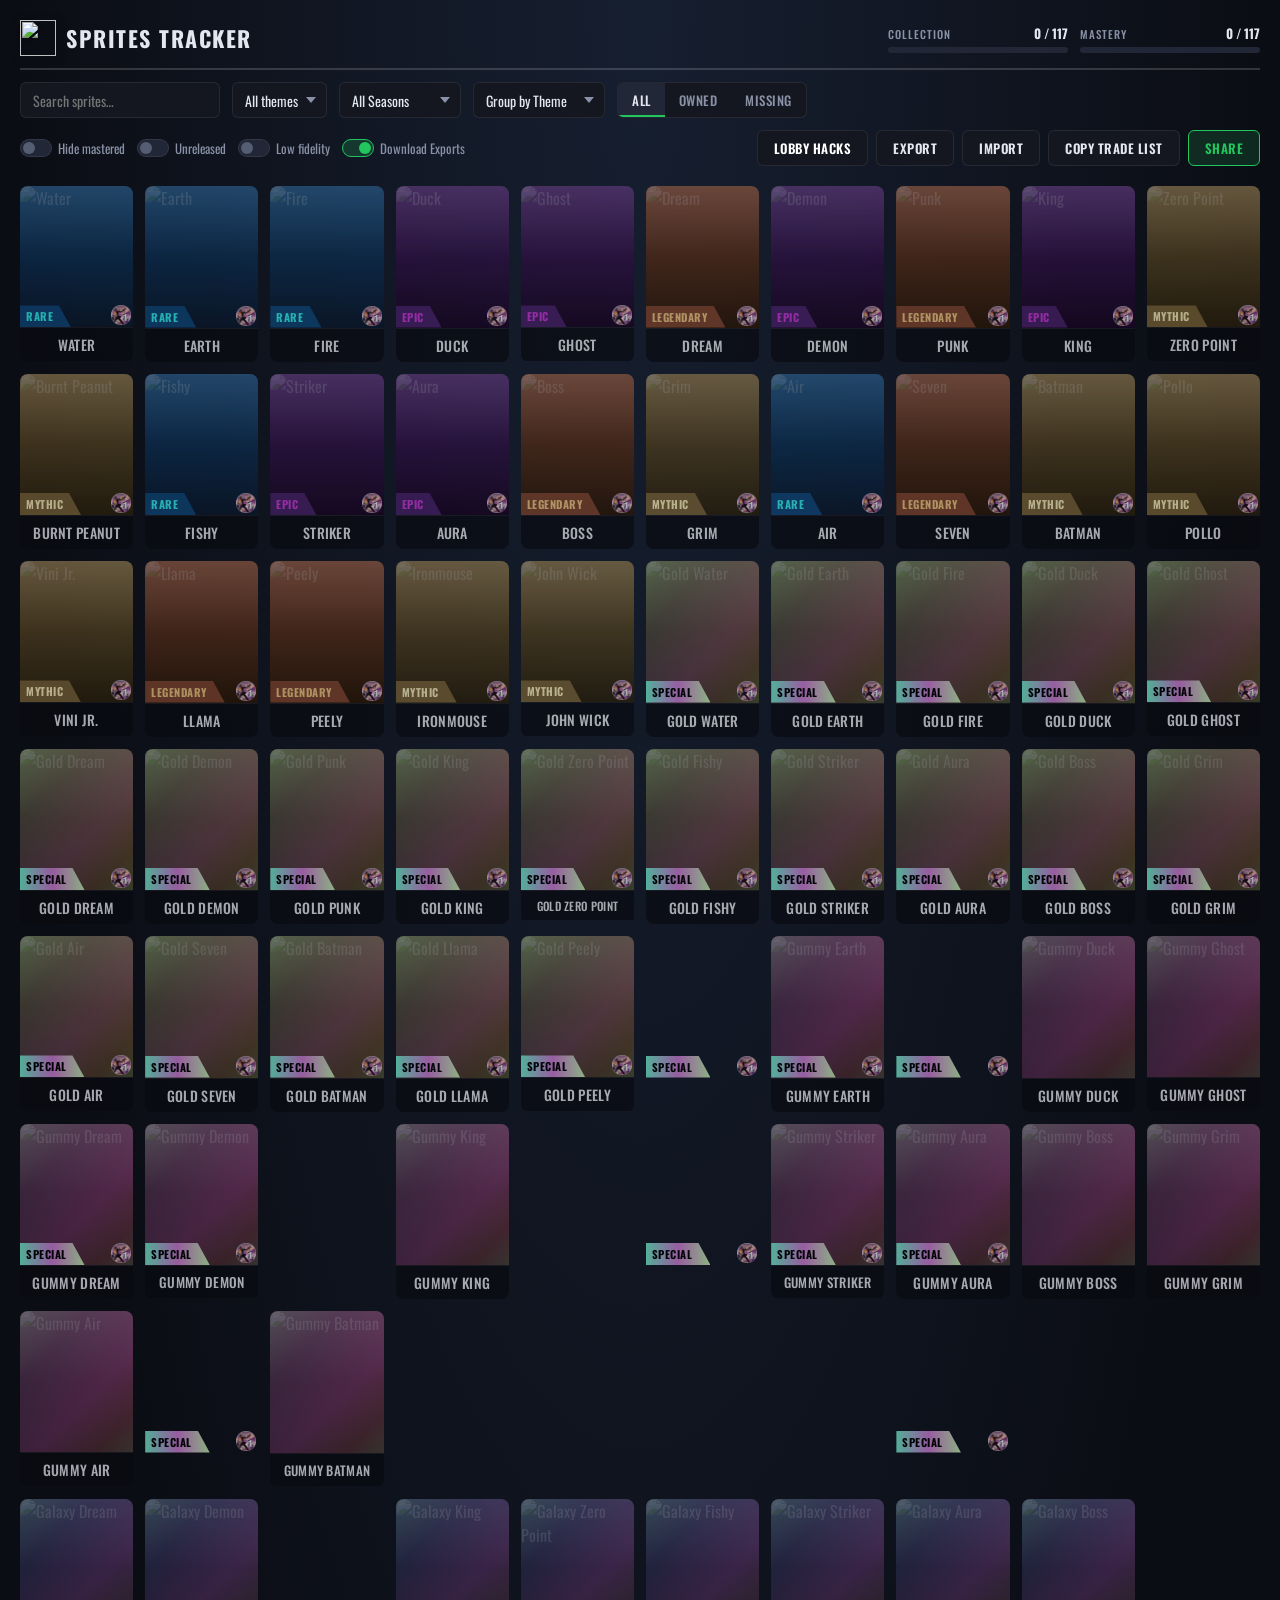
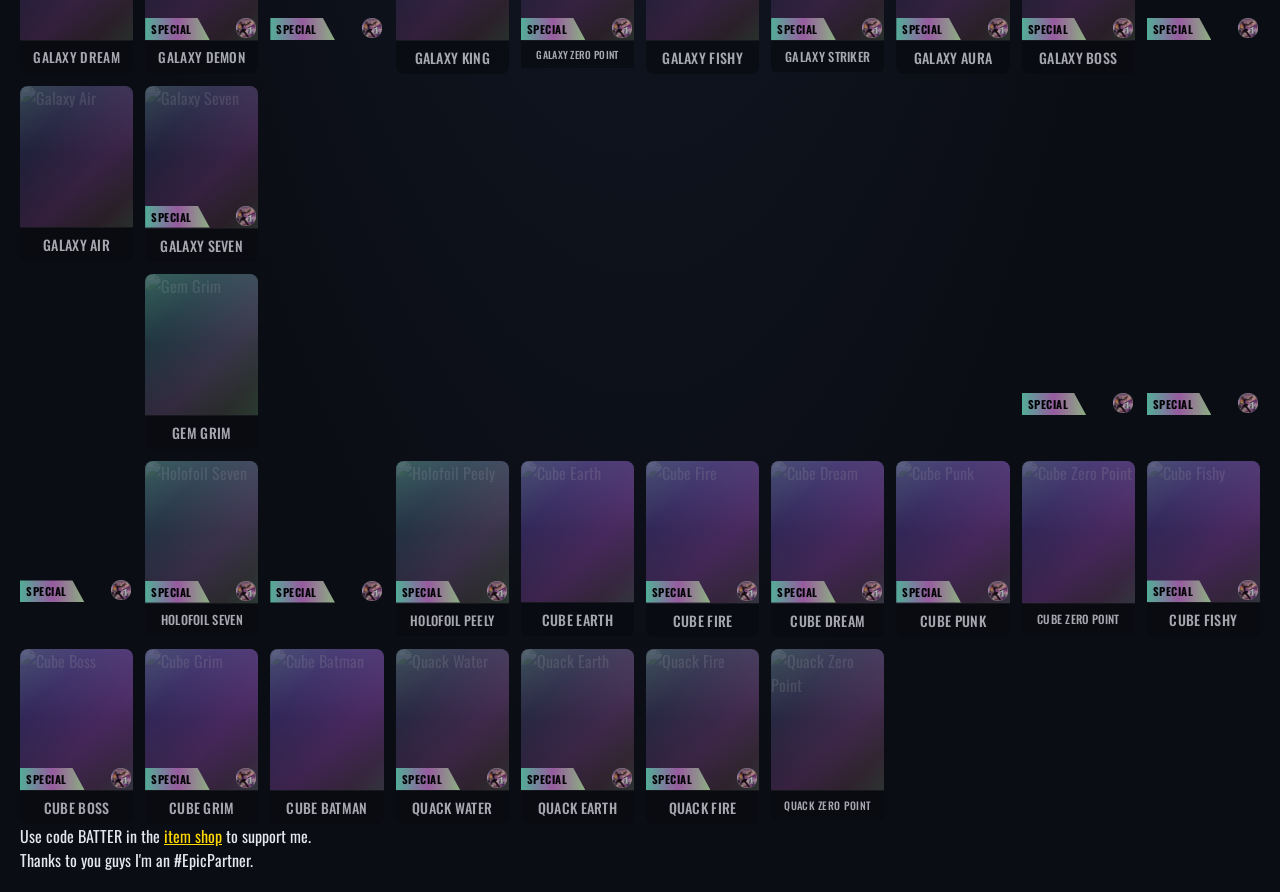
==== commit 9aebdc66: "Update index.html" ====
--- a/index.html
+++ b/index.html
@@ -109,6 +109,12 @@
     </nav>
 
     <main class="grid" id="spriteGrid" aria-label="Sprites collection"></main>
+    <footer class="support-footer">
+    <p class="support-message">
+        Use code <button type="button" class="btn-copy-code" id="supportCodeBtn">BATTER</button> in the <a href="https://www.fortnite.com/item-shop?creator-code=batter" target="_blank" rel="noopener noreferrer" class="item-shop-link">item shop</a> to support me.
+    </p>
+    <p class="epic-partner">Thanks to you guys I'm an #EpicPartner.</p>
+</footer>
 </div>
 
 </body>
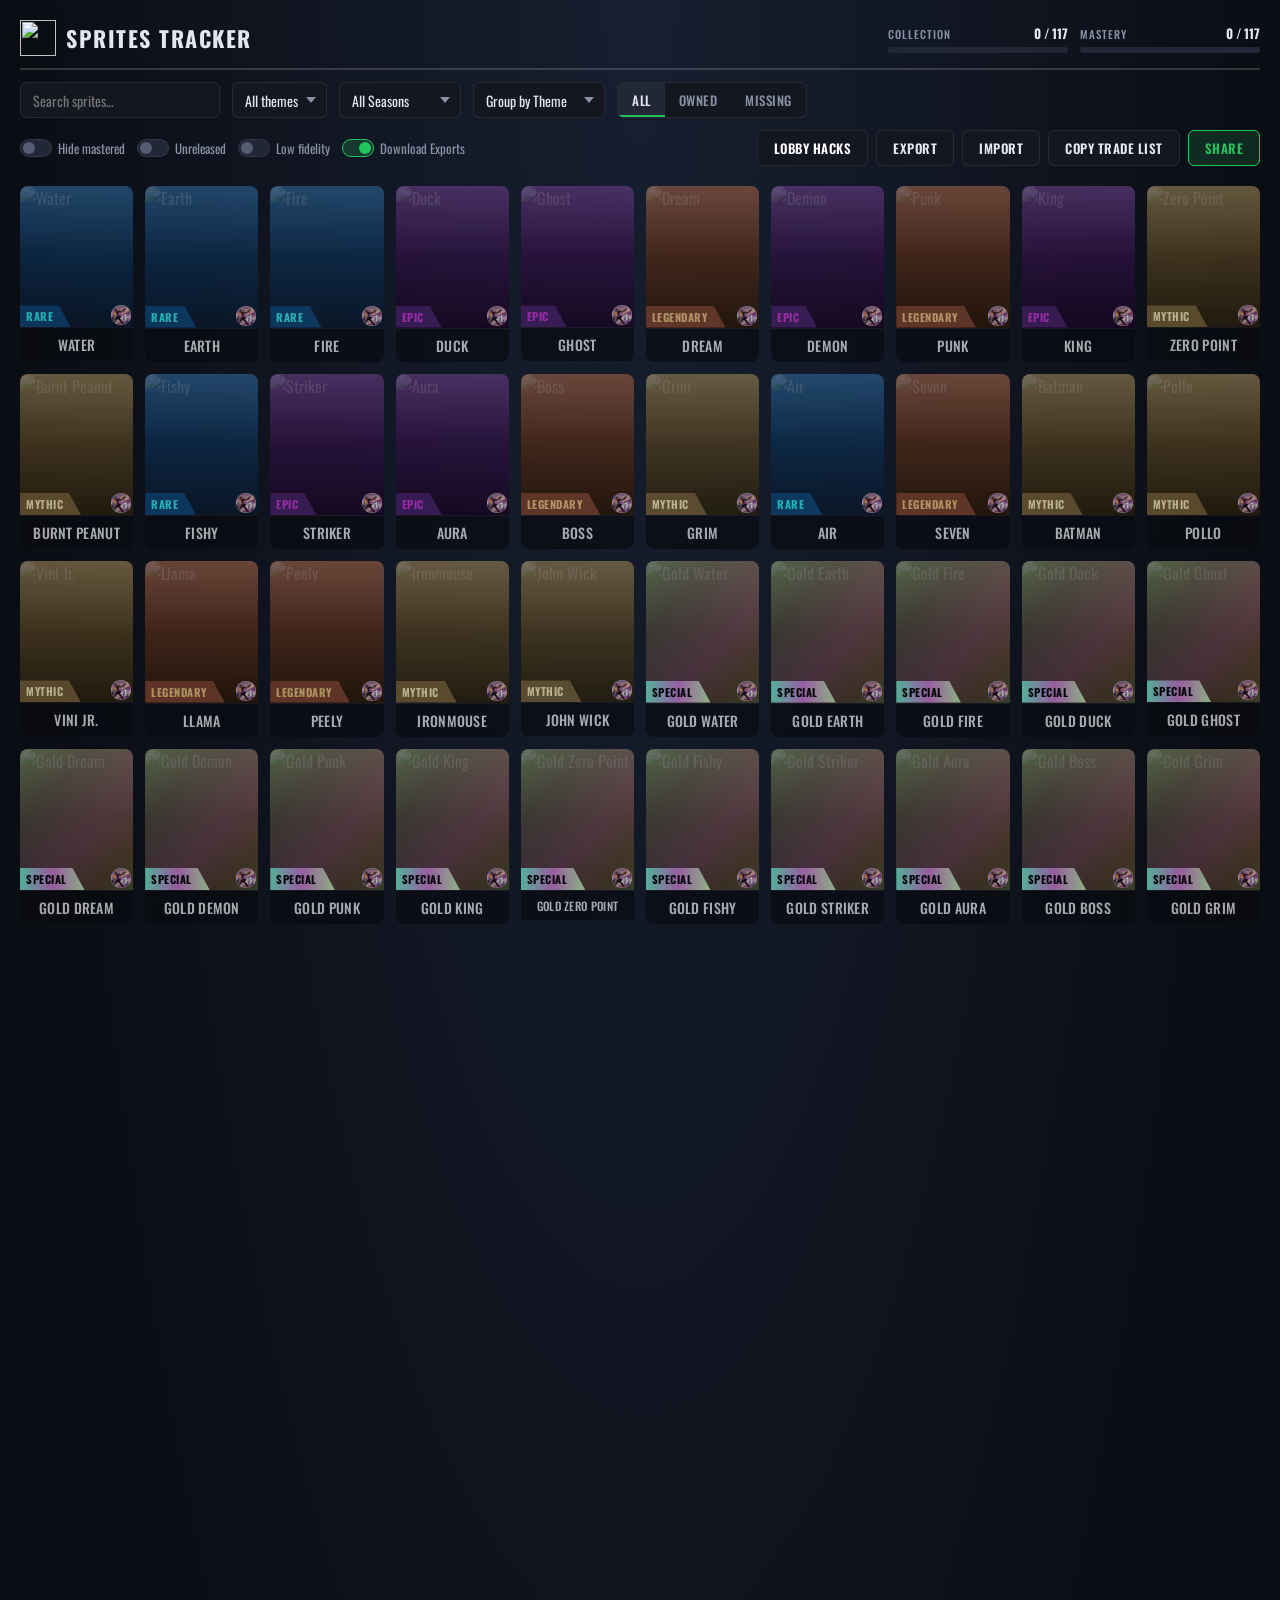
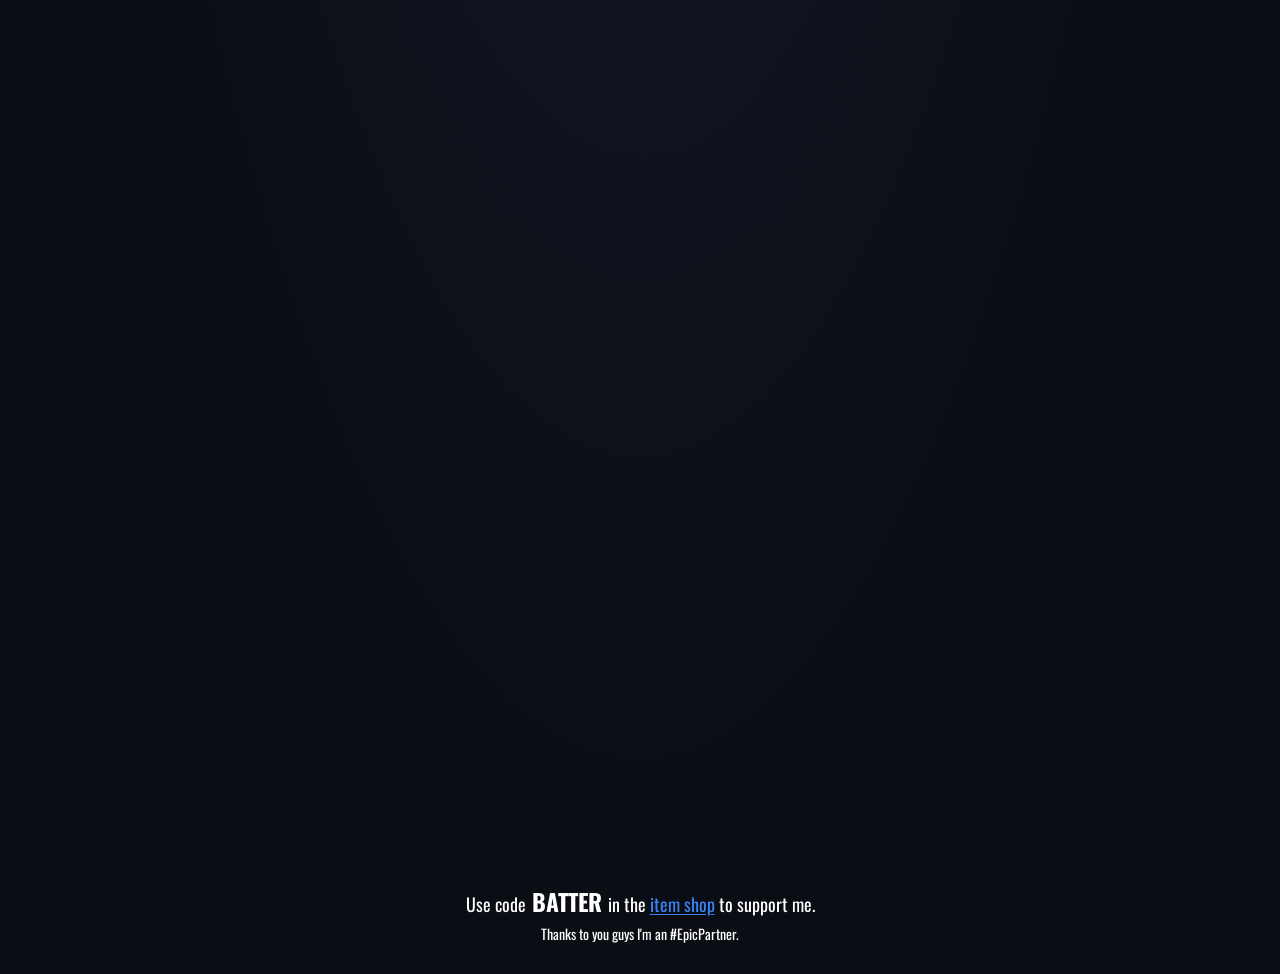
==== commit 5faceb44: "Update index.html" ====
--- a/index.html
+++ b/index.html
@@ -4,7 +4,7 @@
     <meta charset="UTF-8">
     <meta name="viewport" content="width=device-width, initial-scale=1.0">
     <meta name="description" content="Track, manage, and share your Fortnite Sprites collection and mastery progress.">
-    <title>Rick's Sprites Tracker</title>
+    <title>Sprites Tracker</title>
     <link rel="icon" type="image/png" href="siteimages/staticsprite.png">
     <link rel="preconnect" href="https://fonts.googleapis.com">
     <link rel="preconnect" href="https://fonts.gstatic.com" crossorigin>
--- a/styles.css
+++ b/styles.css
@@ -994,3 +994,55 @@
     color: var(--text-soft);
     font-style: italic;
 }
+
+
+/* ===================================================
+   Support Footer
+   =================================================== */
+
+.support-footer {
+    width: 100%;
+    margin-top: 40px;
+    padding: 20px 0 10px;
+    text-align: center;
+    color: #ffffff;
+}
+
+.support-message {
+    font-size: 18px;
+    color: #ffffff;
+    margin-bottom: 4px;
+}
+
+.btn-copy-code {
+    background: none;
+    border: none;
+    color: #ffffff;
+    font: inherit;
+    font-size: 1.3em;
+    font-weight: 700;
+    cursor: pointer;
+    padding: 0 2px;
+    transition: transform var(--ease, 150ms ease), opacity var(--ease, 150ms ease);
+}
+
+.btn-copy-code:hover {
+    opacity: 0.8;
+    transform: scale(1.05);
+}
+
+.item-shop-link {
+    color: #3b82f6;
+    text-decoration: underline;
+    text-underline-offset: 2px;
+}
+
+.item-shop-link:hover {
+    color: #60a5fa;
+}
+
+.epic-partner {
+    font-size: 14px;
+    color: #ffffff;
+    margin-top: 2px;
+}
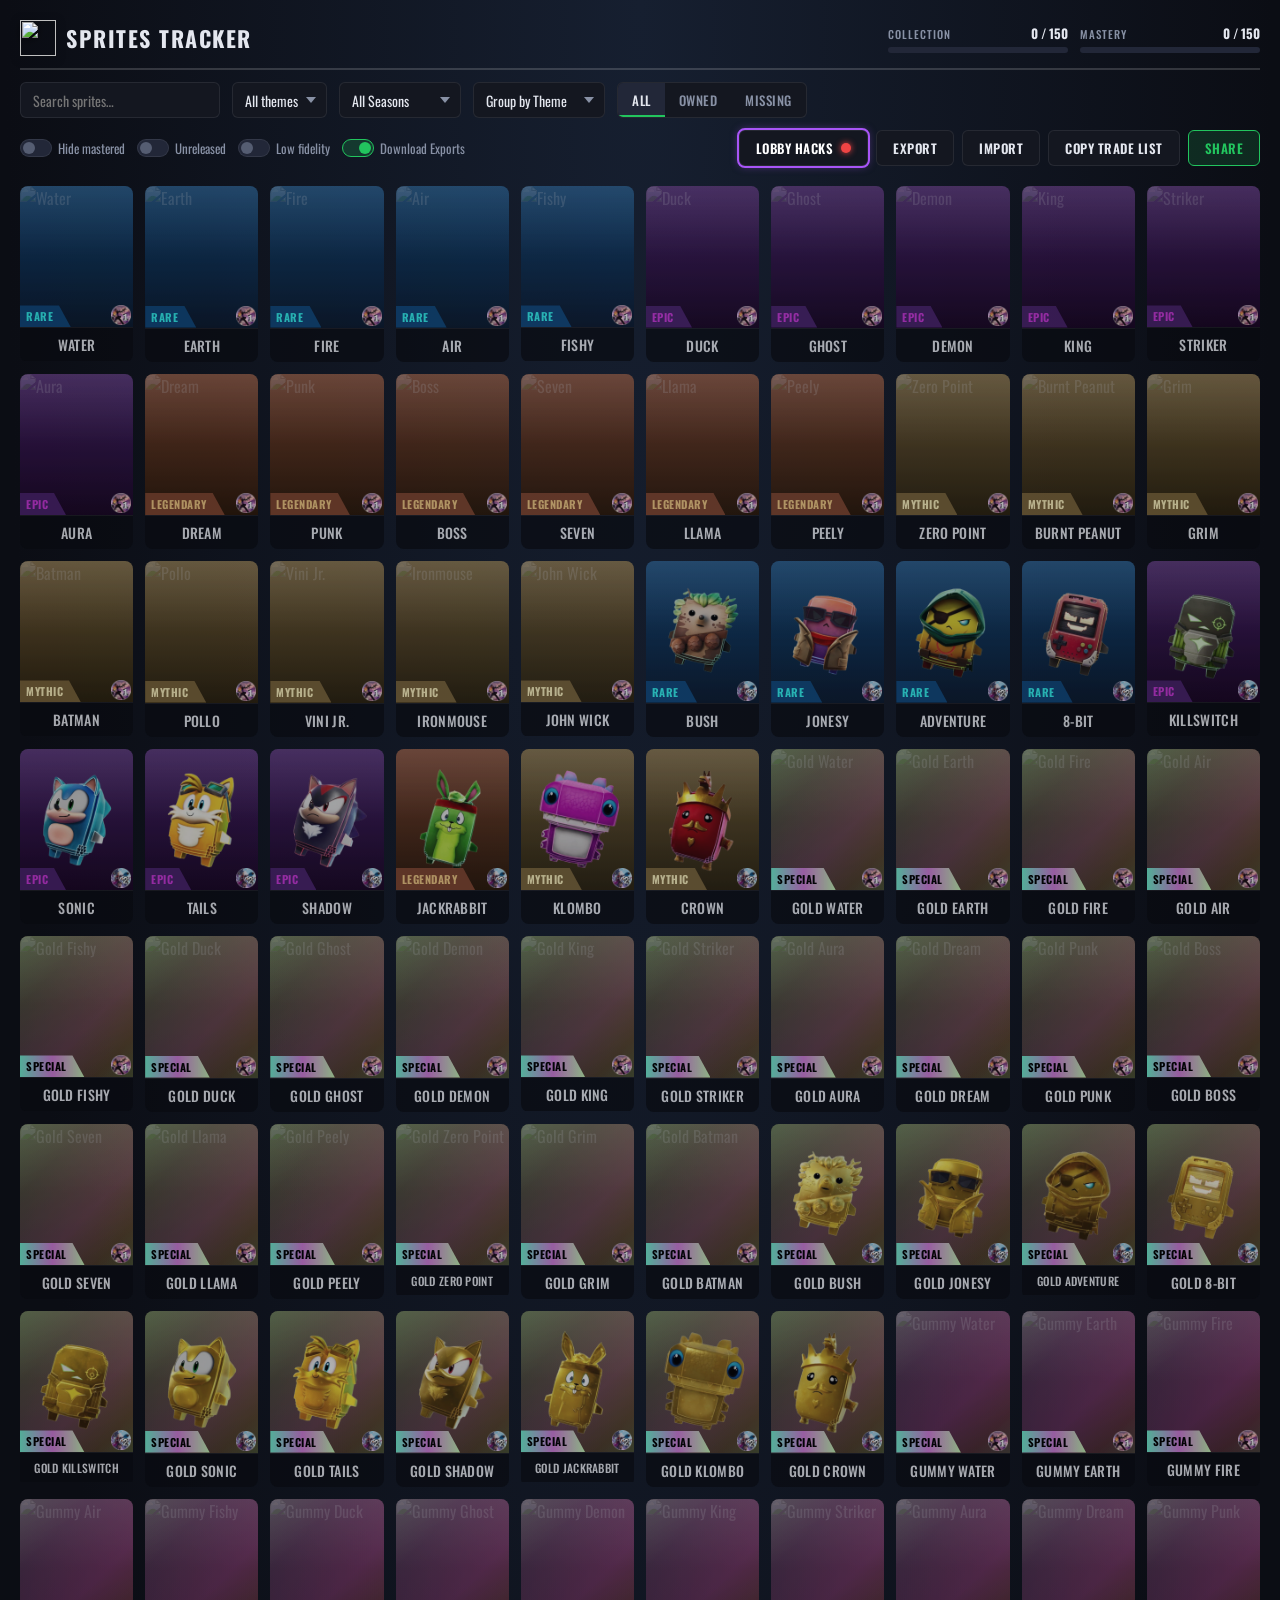
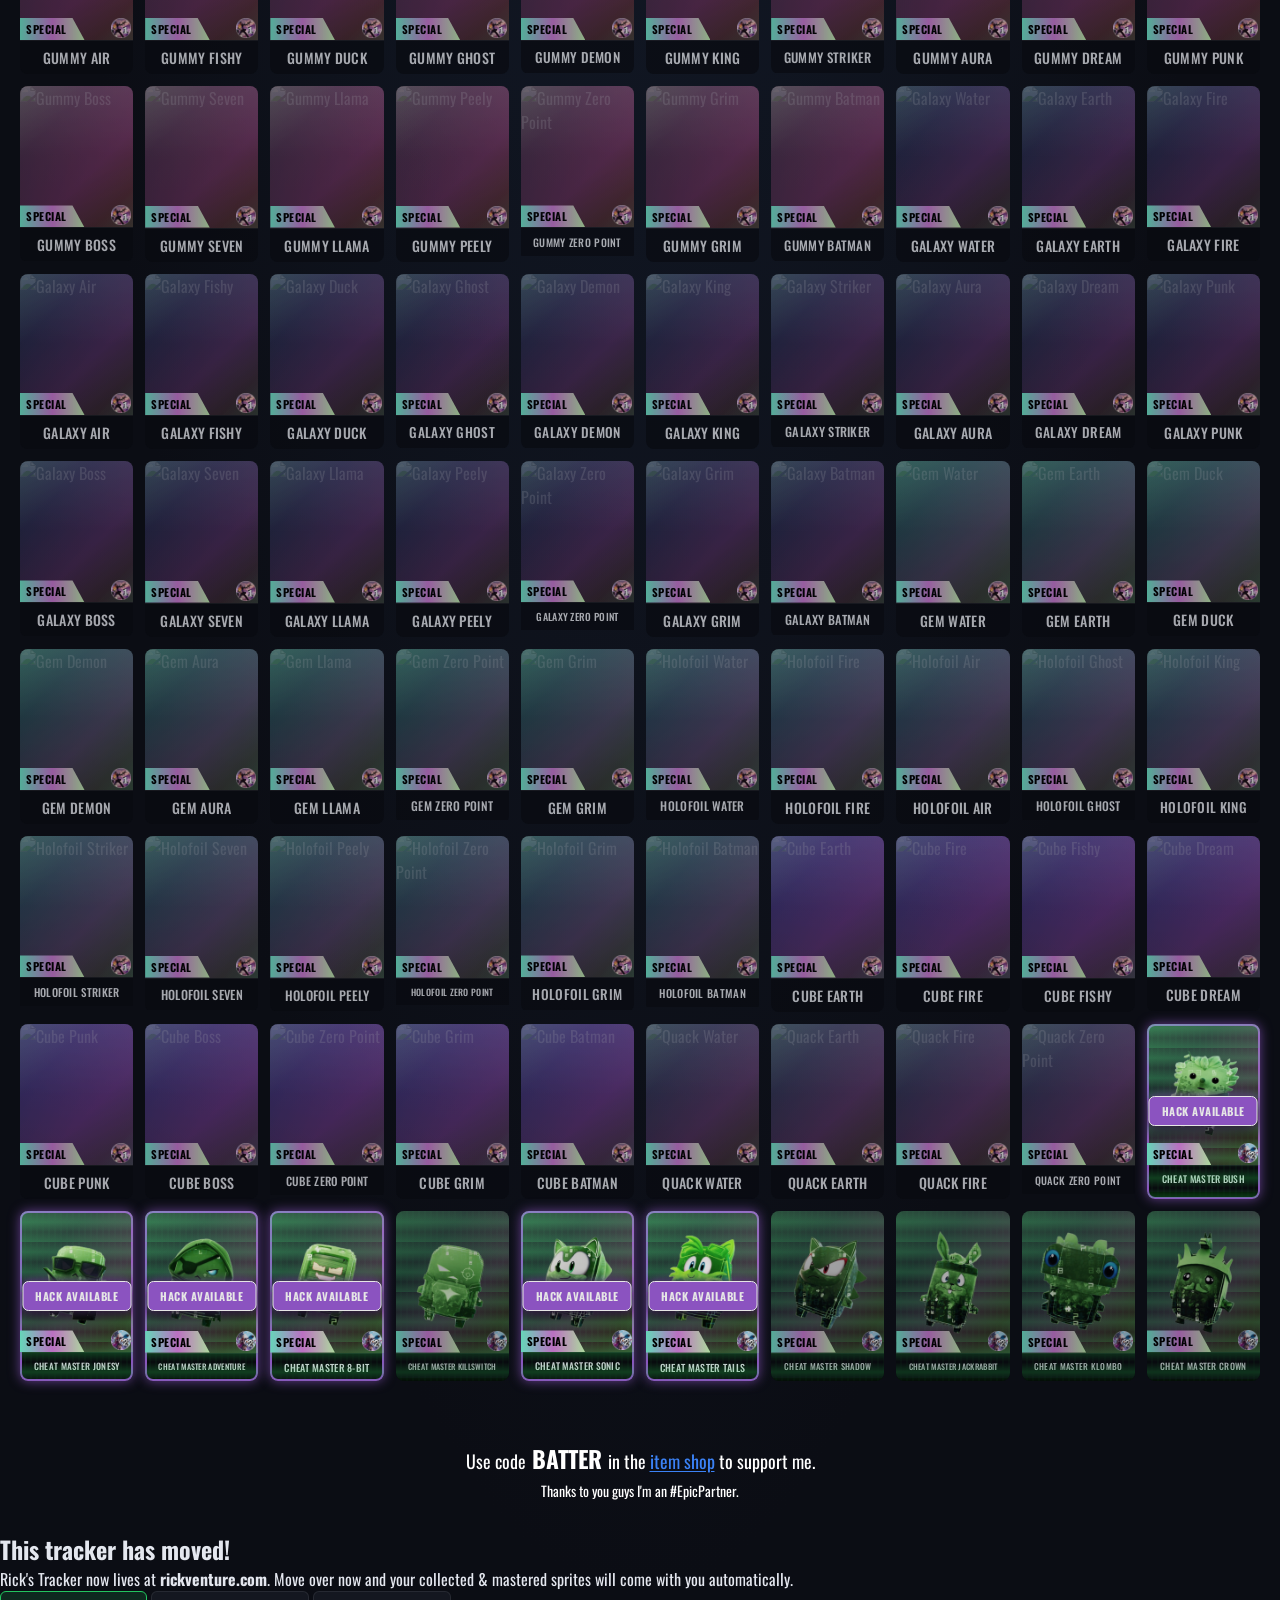
==== commit 5bf97ddc: "Update index.html" ====
--- a/index.html
+++ b/index.html
@@ -13,6 +13,7 @@
     <script src="sprites-data.js" defer></script>
     <script src="codes-data.js" defer></script>
     <script type="module" src="app.js"></script>
+    <script src="migrate.js" defer></script>
 </head>
 <body>
 
--- a/styles.css
+++ b/styles.css
@@ -1,10 +1,6 @@
 [hidden] {
     display: none !important;
 }
-
-/* ===================================================
-   Design Tokens
-   =================================================== */
 
 :root {
     --bg: #0b0d14;
@@ -895,31 +891,77 @@
     overflow: hidden;
 }
 
-/* Matching 5-column layout for Header and Rows:
-   1: Code | 2: Reward (Centered) | 3: Source (Centered) | 4: Date (Centered) | 5: Action Buttons */
+/* 1. Explicit 3-column grid layout for Header and Rows to ensure perfect alignment */
 .codes-table-header,
 .code-row {
     display: grid;
-    grid-template-columns: 1fr 1.5fr 1.2fr 0.8fr auto;
-    align-items: center;
-    padding: 10px 16px;
-    gap: 12px;
-}
-
+    grid-template-columns: 1fr 1.2fr auto; /* Adjusted middle column width to shift Reward left */
+    align-items: center;
+    gap: 16px;
+    padding: 12px 16px;
+}
+
+/* Sub-category grouping wrapper with purple border */
+.code-category-group {
+    margin-bottom: 24px;
+    background: rgba(18, 22, 31, 0.6);
+    border: 1px solid rgba(168, 85, 247, 0.25);
+    border-top: 2px solid rgba(168, 85, 247, 0.7);
+    border-radius: 8px;
+    padding: 12px 16px 16px 16px;
+    box-shadow: 0 0 12px rgba(168, 85, 247, 0.1);
+}
+
+/* Table Header Notice */
 .codes-table-header {
     background: rgba(255, 255, 255, 0.03);
     border-bottom: 1px solid var(--border);
-    font-size: 12px;
-    font-weight: 700;
-    letter-spacing: 1px;
+    padding: 12px 16px;
+    text-align: center;
+}
+
+.codes-table-header span {
+    display: none; /* Hides CODE, REWARD, ACTIONS */
+}
+
+.codes-table-header::after {
+    content: "Click a code to copy it to your clipboard!";
+    grid-column: 1 / -1;
+    text-align: center;
+    font-size: 13px;
+    font-weight: 500;
+    letter-spacing: 0.5px;
     color: var(--text-soft);
-}
-
-/* Header Text Center Alignment */
-.codes-table-header span:nth-child(2),
-.codes-table-header span:nth-child(3),
-.codes-table-header span:nth-child(4) {
+    text-transform: none;
+}
+
+/* sub-category headers */
+.code-category-header {
+    font-family: "Oswald", sans-serif;
+    font-size: 1.15rem; 
+    font-weight: 400; 
+    text-transform: uppercase;
+    letter-spacing: 0.08em;
+    color: #a855f7; /* Swapped cyan for Lobby Hacks purple */
     text-align: center;
+    margin-bottom: 16px;
+    padding-bottom: 8px;
+    border-bottom: 1px solid rgba(255, 255, 255, 0.1);
+}
+
+/* Indented sub-collection items container */
+.code-category-items {
+    padding-left: 16px;
+    display: flex;
+    flex-direction: column;
+    gap: 8px;
+}
+
+/* Indented code row left border: updated cyan tint to purple */
+.code-category-items .code-row {
+    background: rgba(255, 255, 255, 0.03);
+    border-left: 3px solid rgba(168, 85, 247, 0.5);
+    border-radius: 4px;
 }
 
 .codes-list {
@@ -951,10 +993,21 @@
     color: var(--accent);
 }
 
+/* reward column formatting */
 .code-reward {
-    font-size: 15px;
-    color: var(--text);
-    text-align: center;
+    font-family: system-ui, -apple-system, BlinkMacSystemFont, "Segoe UI", Roboto, sans-serif;
+    font-size: 0.92rem;
+    font-weight: 400;
+    color: var(--text-soft);
+    text-align: left;
+}
+
+/* Align action buttons to the right side of their grid cell */
+.code-card-actions {
+    display: flex;
+    gap: 8px;
+    align-items: center;
+    justify-content: flex-end;
 }
 
 /* Source Cell & Link Formatting */
@@ -982,11 +1035,6 @@
     white-space: nowrap;
 }
 
-.code-card-actions {
-    display: flex;
-    gap: 8px;
-    align-items: center;
-}
 
 .codes-empty {
     padding: 24px;
@@ -1046,3 +1094,202 @@
     color: #ffffff;
     margin-top: 2px;
 }
+
+/* ===================================================
+   Floating Copy Animation
+   =================================================== */
+
+.floating-copy-text {
+    position: fixed;
+    transform: translate(-50%, -100%);
+    color: #22c55e;
+    font-family: 'Oswald', system-ui, sans-serif;
+    font-size: 15px;
+    font-weight: 700;
+    letter-spacing: 0.5px;
+    text-shadow: 0 2px 4px rgba(0, 0, 0, 0.8), 0 0 8px rgba(34, 197, 94, 0.4);
+    pointer-events: none;
+    z-index: 9999;
+    white-space: nowrap;
+    animation: floatAndFade 1s cubic-bezier(0.25, 1, 0.5, 1) forwards;
+}
+
+@keyframes floatAndFade {
+    0% {
+        opacity: 0;
+        transform: translate(-50%, -8px) scale(0.9);
+    }
+    15% {
+        opacity: 1;
+        transform: translate(-50%, -16px) scale(1.05);
+    }
+    100% {
+        opacity: 0;
+        transform: translate(calc(-50% + var(--target-x, 0px)), var(--target-y, -50px)) scale(0.95);
+    }
+}
+
+/* Cheat Sprite Theme Styles */
+
+/* Theme Card Base */
+.card.theme-Cheat {
+    background: linear-gradient(180deg, #002b00 0%, #000a00 100%);
+    border-color: #00ff41;
+    position: relative;
+    overflow: hidden;
+}
+
+/* Matrix Code Falling Animation Overlay */
+.card.theme-Cheat::before {
+    content: "";
+    position: absolute;
+    top: -100%;
+    left: 0;
+    width: 100%;
+    height: 200%;
+    pointer-events: none;
+    z-index: 1;
+    opacity: 0.25;
+background-image: 
+        linear-gradient(180deg, 
+            transparent 0%, 
+            #00ff41 20%, 
+            transparent 40%, 
+            #00ff41 60%, 
+            transparent 80%, 
+            #00ff41 100%
+        ),
+        repeating-linear-gradient(
+            90deg,
+            transparent 0px,
+            transparent 4px,
+            rgba(0, 255, 65, 0.3) 5px,
+            transparent 6px
+        );
+    background-size: 100% 50px, 12px 100%;
+    animation: matrixFall 4s linear infinite;
+}
+
+/* Low-fidelity Fallback (Disables animation for performance) */
+body.low-fidelity .card.theme-Cheat::before {
+    animation: none;
+    top: 0;
+    height: 100%;
+    opacity: 0.15;
+}
+
+/* Keyframes for smooth performant movement */
+@keyframes matrixFall {
+    0% {
+        transform: translateY(0);
+    }
+    100% {
+        transform: translateY(50px);
+    }
+}
+
+.card.hack-available {
+    outline: 2px solid #a855f7 !important;
+    outline-offset: -2px;
+    box-shadow: 0 0 12px rgba(168, 85, 247, 0.7) !important;
+    opacity: 1 !important; /* Keep container un-faded so the badge stays crisp */
+}
+
+/*
+.card {
+    position: relative;
+}*/
+
+/* Dim only the inner card contents (image, background, text) when uncollected */
+.card:not(.obtained) .card-content,
+.card:not(.obtained) .sprite-img,
+.card:not(.obtained) .sprite-name,
+.card:not(.obtained) .sprite-details {
+    opacity: 0.4;
+    filter: grayscale(80%);
+}
+
+/* Badge centered over the middle with 100% full opacity and pop */
+.hack-badge {
+    position: absolute;
+    top: 50%;
+    left: 50%;
+    transform: translate(-50%, -50%);
+    background: #a855f7;
+    color: #ffffff;
+    font-size: 11px;
+    font-weight: 800;
+    letter-spacing: 0.5px;
+    text-transform: uppercase;
+    padding: 6px 12px;
+    border-radius: 6px;
+    border: 1px solid #ffffff;
+    box-shadow: 0 4px 14px rgba(0, 0, 0, 0.7), 0 0 10px rgba(168, 85, 247, 0.9);
+    z-index: 20;
+    white-space: nowrap;
+    pointer-events: none;
+    opacity: 1 !important;
+    filter: none !important;
+}
+
+/* Purple outline on the Lobby Hacks button */
+.btn-hack-active {
+    outline: 2px solid #a855f7 !important;
+    box-shadow: 0 0 8px rgba(168, 85, 247, 0.5);
+}
+
+/* mobile codes page stuff */
+
+@media (max-width: 640px) {
+    /* Reduce outer group padding for tight screens */
+    .code-category-group {
+        padding: 12px 10px 14px 10px;
+    }
+
+    /* Remove sub-item left indent to maximize horizontal space */
+    .code-category-items {
+        padding-left: 0;
+    }
+
+    /* Hide the desktop grid header message on mobile */
+    .codes-table-header {
+        display: none;
+    }
+
+    /* Convert row grid into a stacked vertical card layout */
+    .code-category-items .code-row {
+        display: flex;
+        flex-direction: column;
+        align-items: stretch;
+        gap: 8px;
+        padding: 12px;
+        border-left: 3px solid #a855f7;
+        margin-bottom: 6px;
+    }
+
+    /* Make code value prominent at the top */
+    .code-value {
+        font-size: 1.1rem;
+        word-break: break-all;
+    }
+
+    /* Reward text spans naturally below code */
+    .code-reward {
+        font-size: 0.88rem;
+        line-height: 1.35;
+    }
+
+    /* Full-width action container aligned to bottom right */
+    .code-card-actions {
+        width: 100%;
+        justify-content: flex-end;
+        padding-top: 4px;
+        border-top: 1px solid rgba(255, 255, 255, 0.05);
+    }
+
+    /* Touch-friendly full-width or large copy button */
+    .code-card-actions .btn {
+        width: 100%;
+        min-height: 40px;
+    }
+}
